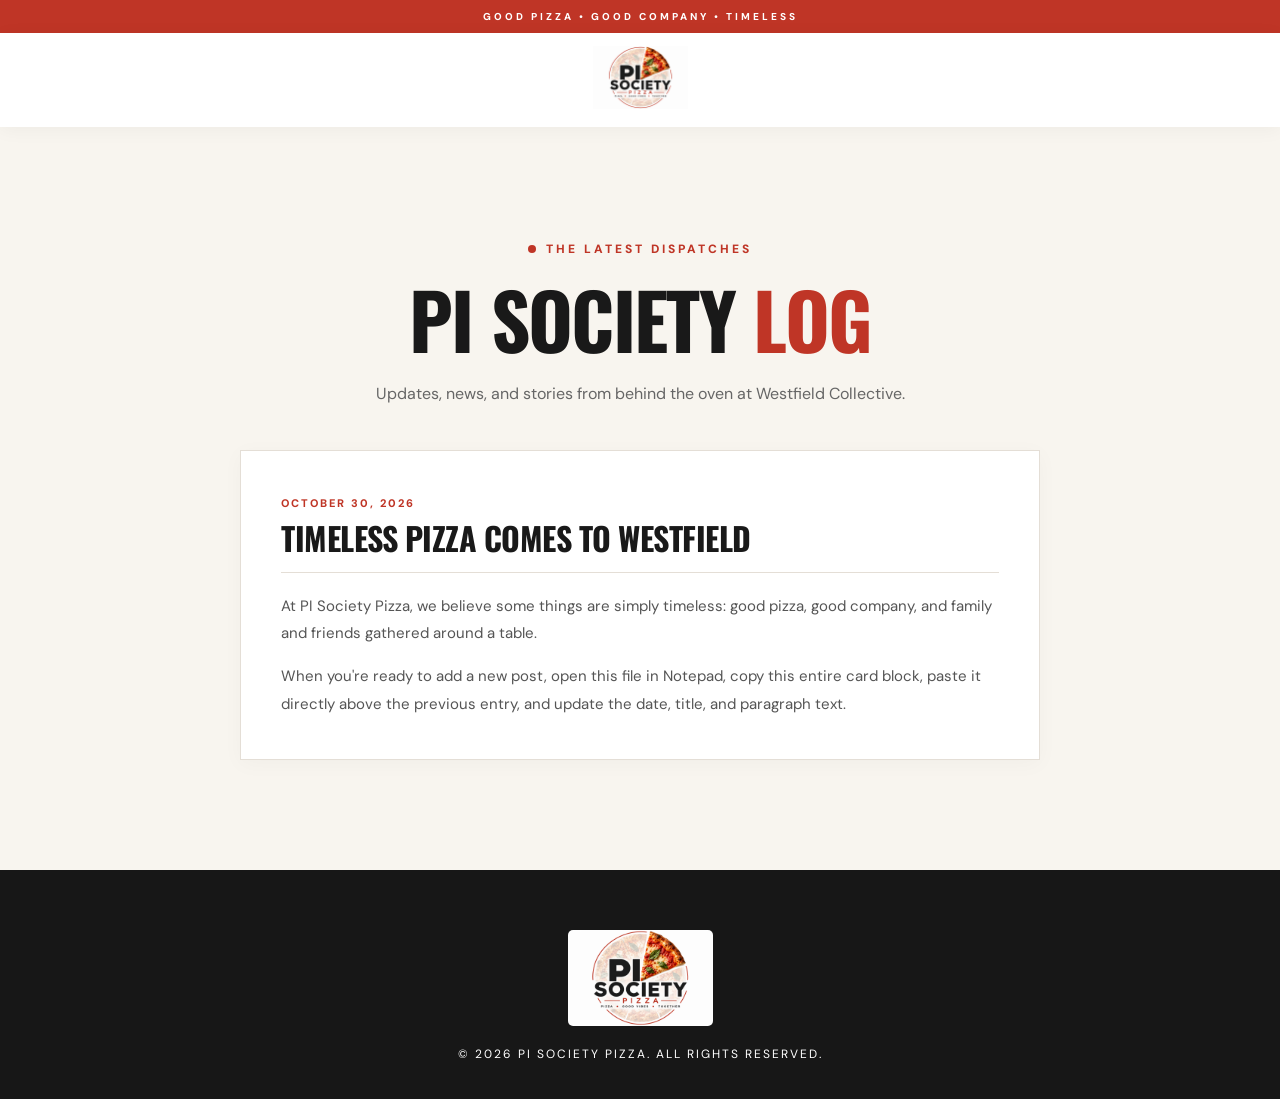
==== blog/index.html @ 7c19de66 "blog page add and minor mods" ====
<!DOCTYPE html>
<html lang="en">
<head>
    <meta charset="UTF-8">
    <meta name="viewport" content="width=device-width, initial-scale=1.0">
    <title>PI Society Pizza - Dispatches</title>
    <!-- Relative path points up to the css folder in the root directory -->
    <link rel="stylesheet" href="../css/styles.css">
    <link rel="preconnect" href="https://fonts.googleapis.com">
    <link rel="preconnect" href="https://fonts.gstatic.com" crossorigin>
    <link href="https://fonts.googleapis.com/css2?family=DM+Sans:ital,opsz,wght@0,9..40,100..1000;1,9..40,100..1000&family=Oswald:wght@200..700&display=swap" rel="stylesheet">
    <link rel="icon" type="image/png" href="../images/favicon.png">
</head>
<body>

    <div class="topbar">GOOD PIZZA • GOOD COMPANY • TIMELESS</div>

    <header class="header" style="justify-content: center;">
        <a href="../index.html" class="brand">
            <img src="../images/pi_company_logo.png" alt="PI Society Pizza Logo">
        </a>
    </header>

    <section class="section">
        <div class="intro">
            <span class="section-kicker"><span class="dot"></span>THE LATEST DISPATCHES</span>
            <h2>PI SOCIETY <em>LOG</em></h2>
            <p>Updates, news, and stories from behind the oven at Westfield Collective.</p>
        </div>

        <div style="max-width: 800px; margin: 40px auto 0; display: flex; flex-direction: column; gap: 35px;">

            <!-- ================================================== -->
            <!-- 📋 NEW POST TEMPLATE: COPY THIS ENTIRE CARD 📋 -->
            <!-- ================================================== -->
            <article style="background: #fff; border: 1px solid var(--line); padding: 40px; box-shadow: 0 4px 20px rgba(0,0,0,0.03);">
                <div style="border-bottom: 1px solid var(--line); padding-bottom: 15px; margin-bottom: 20px;">
                    <span style="font-size: 11px; font-weight: 800; color: var(--red); letter-spacing: 2px; text-transform: uppercase;">October 30, 2026</span>
                    <h3 style="font-family: Oswald, sans-serif; font-size: 32px; text-transform: uppercase; margin: 8px 0 0; line-height: 1.15; letter-spacing: -0.5px;">
                        Timeless Pizza Comes to Westfield
                    </h3>
                </div>
                <div>
                    <p style="font-size: 15px; color: #555; line-height: 1.85; margin: 0 0 15px;">
                        At PI Society Pizza, we believe some things are simply timeless: good pizza, good company, and family and friends gathered around a table.
                    </p>
                    <p style="font-size: 15px; color: #555; line-height: 1.85; margin: 0;">
                        When you're ready to add a new post, open this file in Notepad, copy this entire card block, paste it directly above the previous entry, and update the date, title, and paragraph text.
                    </p>
                </div>
            </article>
            <!-- ================================================== -->
            <!-- 📋 END OF TEMPLATE 📋 -->
            <!-- ================================================== -->

        </div>
    </section>

    <footer>
        <div class="footer-top" style="justify-content: center; text-align: center;">
            <div>
                <img src="../images/pi_company_logo.png" alt="PI Society Pizza Logo">
                <p style="margin-top: 15px;">© 2026 PI SOCIETY PIZZA. ALL RIGHTS RESERVED.</p>
            </div>
        </div>
    </footer>

</body>
</html>
---- css/styles.css ----
:root {
    --red: #bf3526;
    --black: #191919;
    --cream: #f8f5ef;
    --muted: #777;
    --line: #e4ded6;
}

* { box-sizing: border-box; }
html { scroll-behavior: smooth; }
body { margin: 0; background: var(--cream); color: var(--black); font-family: 'DM Sans', sans-serif; }
a { color: inherit; text-decoration: none; }
button { font: inherit; }

.topbar { background: var(--red); color: #fff; text-align: center; padding: 10px; font-size: 10px; font-weight: 800; letter-spacing: 3px; }
.header { height: 94px; padding: 0 5%; display: flex; align-items: center; justify-content: space-between; background: #fff; position: sticky; top: 0; z-index: 20; box-shadow: 0 3px 18px #0000000b; }
.brand img { width: 95px; height: 80px; object-fit: contain; }
.header nav { display: flex; gap: 36px; }
.header nav a, .footer-links a { font-size: 12px; font-weight: 800; letter-spacing: 1.4px; }
.header nav a:hover, .footer-links a:hover { color: var(--red); }

.header-right-actions {
    display: flex;
    align-items: center;
    gap: 20px;
}

.header-order-btn {
    padding: 11px 20px;
    font-size: 11px;
}

.btn { display: inline-flex; align-items: center; justify-content: center; gap: 35px; padding: 17px 25px; font-size: 12px; font-weight: 800; letter-spacing: 1.4px; transition: transform .2s, background .2s; cursor: pointer; }
.btn:hover { transform: translateY(-3px); }
.btn-red { background: var(--red); color: white; }
.btn-outline { border: 1px solid #ffffffa8; color: white; }
.btn-light { background: white; color: var(--black); }

.navtoggle { display: none; }

.hero { min-height: 660px; position: relative; display: flex; align-items: center; overflow: hidden; background: #18110e; color: white; }
.hero-photo { position: absolute; inset: 0; background-image: url('https://images.unsplash.com/photo-1574071318508-1cdbab80d002?auto=format&fit=crop&w=1800&q=85'); background-size: cover; background-position: center 53%; }
.hero-shade { position: absolute; inset: 0; background: linear-gradient(90deg, rgba(13,10,8,.94), rgba(13,10,8,.7) 47%, rgba(13,10,8,.12)); }
.hero-content { position: relative; z-index: 1; margin-left: 8%; max-width: 800px; padding: 65px 0; }
.eyebrow, .section-kicker { font-size: 12px; font-weight: 800; letter-spacing: 3px; color: var(--red); }
.eyebrow { color: #fff; }
.dot { display: inline-block; width: 8px; height: 8px; background: var(--red); border-radius: 50%; margin-right: 10px; }

.hero h1, h2 { font-family: Oswald, Impact, sans-serif; font-weight: 700; line-height: 1.06; letter-spacing: -1.7px; }
.hero h1 { font-size: clamp(64px, 8vw, 125px); margin: 25px 0; }
.hero h1 em, h2 em { color: var(--red); font-style: normal; }
.hero p { max-width: 515px; line-height: 1.8; color: #e6e1dc; font-size: 16px; }
.hero-actions { display: flex; gap: 14px; margin-top: 30px; }
.hero-vertical { position: absolute; right: 26px; bottom: 90px; writing-mode: vertical-rl; letter-spacing: 3px; font-size: 10px; font-weight: 800; }

.ticker { background: var(--red); color: #fff; overflow: hidden; padding: 20px 0; white-space: nowrap; font-family: Oswald, sans-serif; font-weight: 600; font-size: 19px; letter-spacing: 3px; width: 100%; }
.ticker div { display: flex; width: max-content; min-width: 200%; animation: marquee 45s linear infinite; }
.ticker span { margin: 0 34px; flex-shrink: 0; }
@keyframes marquee { to { transform: translateX(-50%); } }

.section { padding: 110px 8%; }
.intro { text-align: center; max-width: 1000px; margin: auto; }
.intro h2, .section-head h2, .story h2, .order h2, .statement h2 { font-size: clamp(48px, 6vw, 86px); margin: 20px 0; }
.intro p { max-width: 660px; margin: 0 auto 28px; line-height: 1.9; color: #666; }
.text-link { font-size: 12px; font-weight: 800; letter-spacing: 2px; border-bottom: 2px solid var(--red); padding-bottom: 7px; }

.menu { background: #fff; }
.section-head { display: flex; justify-content: space-between; align-items: end; gap: 40px; }
.section-head p { max-width: 330px; color: #666; line-height: 1.8; }
.tabs { display: flex; gap: 10px; flex-wrap: wrap; margin: 35px 0 40px; }
.tab { border: 1px solid var(--line); background: transparent; padding: 13px 24px; cursor: pointer; font-size: 12px; font-weight: 800; letter-spacing: 1px; }
.tab.active, .tab:hover { background: var(--red); border-color: var(--red); color: #fff; }

.menu-grid { display: grid; grid-template-columns: repeat(2, minmax(0, 1fr)); gap: 0 50px; }
.menu-item { border-top: 1px solid var(--line); padding: 28px 0 30px; position: relative; }
.menu-number { font-size: 11px; font-weight: 800; color: var(--red); letter-spacing: 1px; }
.item-heading { display: flex; justify-content: space-between; align-items: start; gap: 20px; margin: 8px 0; }
.item-heading h3 { font-family: Oswald, sans-serif; font-size: 24px; text-transform: uppercase; margin: 0; line-height: 1.3; }
.item-heading strong { font-size: 17px; color: var(--red); white-space: nowrap; }
.menu-item p { font-size: 14px; color: #666; line-height: 1.7; margin: 10px 0 0; }
.menu-note { margin-top: 25px; font-size: 11px; color: #777; line-height: 1.9; letter-spacing: .6px; }

.statement { background: #171717; color: #fff; text-align: center; padding: 80px 20px; position: relative; overflow: hidden; }
.statement > span { position: absolute; font-size: 360px; font-weight: 800; opacity: .05; top: -180px; left: 50%; transform: translateX(-50%); }
.statement h2 { position: relative; }
.statement p { color: #c5c5c5; position: relative; }

.story { display: grid; grid-template-columns: 1fr 1fr; gap: 8%; align-items: center; }
.story-visual { min-height: 540px; background: #fff; display: flex; align-items: center; justify-content: center; position: relative; border: 1px solid var(--line); }
.story-visual img { width: 90%; max-width: 500px; }
.story-stamp { position: absolute; bottom: 25px; left: 25px; font-family: Oswald, sans-serif; font-size: 13px; letter-spacing: 2px; color: var(--red); }
.story-stamp span { margin: 0 12px; }
.story-copy p { color: #626262; line-height: 1.85; font-size: 15px; }
.story-copy strong { display: block; color: var(--red); font-size: 12px; letter-spacing: 1.6px; margin-top: 24px; }

.order { background: var(--red); color: white; position: relative; overflow: hidden; }
.order-inner { position: relative; z-index: 1; max-width: 850px; }
.order .section-kicker { color: #ffe0d9; }
.order h2 em { color: #171717; }
.order p { max-width: 580px; line-height: 1.8; color: #fff0eb; }
.order-actions { display: flex; align-items: center; gap: 22px; flex-wrap: wrap; margin-top: 35px; }
.order-actions span { font-size: 11px; letter-spacing: 1.5px; font-weight: 800; }
.order-pi { position: absolute; right: 2%; bottom: -180px; font-size: 650px; line-height: 1; color: #ffffff14; font-weight: 800; }

/* --- Order Redirect Modal Styles --- */
.order-modal-overlay {
    position: fixed;
    inset: 0;
    background: rgba(0, 0, 0, 0.75);
    z-index: 1000;
    display: flex;
    align-items: center;
    justify-content: center;
    padding: 20px;
    backdrop-filter: blur(4px);
    animation: fadeIn 0.2s ease-out;
}

.order-modal-content {
    background: #fff;
    color: #191919;
    padding: 40px 30px;
    max-width: 480px;
    width: 100%;
    text-align: center;
    border-radius: 4px;
    box-shadow: 0 20px 40px rgba(0,0,0,0.3);
    position: relative;
}

.order-modal-badge {
    display: inline-block;
    font-size: 10px;
    font-weight: 800;
    letter-spacing: 2px;
    color: var(--red);
    background: #fdf2f1;
    padding: 6px 12px;
    margin-bottom: 15px;
    border-radius: 2px;
}

.order-modal-content h3 {
    font-family: 'Oswald', sans-serif;
    font-size: 26px;
    margin: 0 0 15px 0;
    letter-spacing: -0.5px;
}

.order-modal-content p {
    font-size: 15px;
    color: #666;
    line-height: 1.6;
    margin-bottom: 30px;
}

.order-modal-actions {
    display: flex;
    gap: 12px;
}

.order-modal-actions .btn {
    padding: 14px 20px;
    font-size: 11px;
    text-align: center;
    justify-content: center;
}

@keyframes fadeIn {
    from { opacity: 0; transform: scale(0.95); }
    to { opacity: 1; transform: scale(1); }
}

footer { background: #171717; color: #fff; padding: 60px 8% 25px; }
.footer-top { display: flex; justify-content: space-between; align-items: center; gap: 35px; }
.footer-top img { width: 145px; background: white; border-radius: 5px; }
.footer-top p { font-size: 12px; letter-spacing: 2px; }
.footer-links { display: flex; gap: 30px; flex-wrap: wrap; }
.footer-bottom { display: flex; justify-content: space-between; gap: 20px; flex-wrap: wrap; border-top: 1px solid #3a3a3a; padding-top: 25px; margin-top: 50px; color: #999; font-size: 10px; letter-spacing: 1px; }

@media(max-width: 800px) {
    .header { height: 78px; padding: 0 5%; }
    .brand img { height: 65px; width: 75px; }
    .navtoggle { display: block; background: none; border: 0; font-size: 26px; cursor: pointer; color: var(--black); }
    .header nav { display: none; position: absolute; top: 78px; left: 0; right: 0; background: white; flex-direction: column; padding: 25px 7%; box-shadow: 0 12px 15px #0002; }
    .header nav.open { display: flex; }
    .hero { min-height: 600px; }
    .hero-content { margin: 0 6%; padding: 75px 0; }
    .hero h1 { font-size: clamp(56px, 12vw, 90px); }
    .hero-shade { background: linear-gradient(90deg, #0d0a08e8, #0d0a08a3); }
    .hero-vertical { display: none; }
    .section { padding: 75px 6%; }
    .section-head { display: block; }
    .menu-grid { grid-template-columns: 1fr; }
    .story { grid-template-columns: 1fr; }
    .story-visual { min-height: 350px; }
    .story-visual img { max-width: 360px; }
    .footer-top { align-items: start; flex-direction: column; }
}

@media(max-width: 480px) {
    .topbar { font-size: 9px; letter-spacing: 1.5px; }
    .hero h1 { font-size: 56px; }
    .hero-actions { flex-wrap: wrap; }
    .hero-actions .btn { width: 100%; }
    .hero p { font-size: 14px; }
    .item-heading h3 { font-size: 21px; }
    .item-heading strong { font-size: 15px; }
    .tabs { gap: 7px; }
    .tab { padding: 11px 13px; font-size: 10px; }
    .order-pi { font-size: 350px; bottom: -90px; }
    .footer-links { gap: 18px; }
    .header-order-btn { padding: 9px 14px; font-size: 10px; }
}

.sibling-concepts {
    display: flex;
    align-items: center;
    justify-content: center;
    gap: 15px;
    padding: 10px;
    flex-wrap: wrap;
    font-family: inherit;
}

.concepts-label {
    font-weight: bold;
    color: #333; /* Adjust to match the specific site's text color */
}

.concept-link {
    text-decoration: none;
    color: #d9534f; /* Adjust to match the specific site's accent color */
    font-weight: 600;
    transition: color 0.3s ease;
}

.concept-link:hover {
    color: #000;
    text-decoration: underline;
}

/* Mobile responsive adjustment */
@media (max-width: 768px) {
    .sibling-concepts {
        flex-direction: column;
        gap: 10px;
    }
}
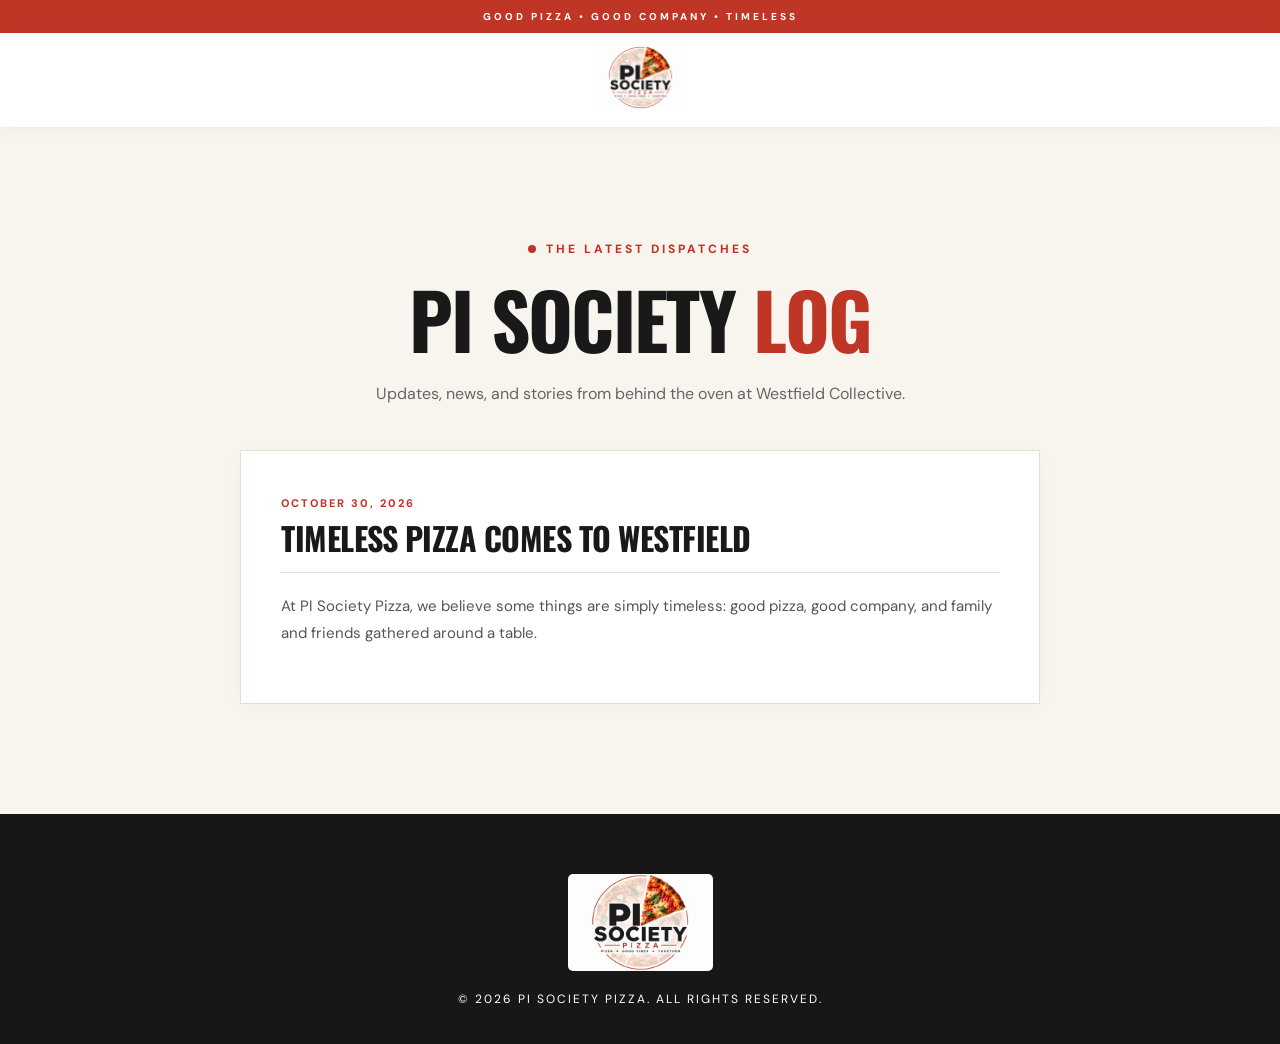
==== commit e1a81de3: "blog cleanup" ====
--- a/blog/index.html
+++ b/blog/index.html
@@ -44,9 +44,6 @@
                     <p style="font-size: 15px; color: #555; line-height: 1.85; margin: 0 0 15px;">
                         At PI Society Pizza, we believe some things are simply timeless: good pizza, good company, and family and friends gathered around a table.
                     </p>
-                    <p style="font-size: 15px; color: #555; line-height: 1.85; margin: 0;">
-                        When you're ready to add a new post, open this file in Notepad, copy this entire card block, paste it directly above the previous entry, and update the date, title, and paragraph text.
-                    </p>
                 </div>
             </article>
             <!-- ================================================== -->
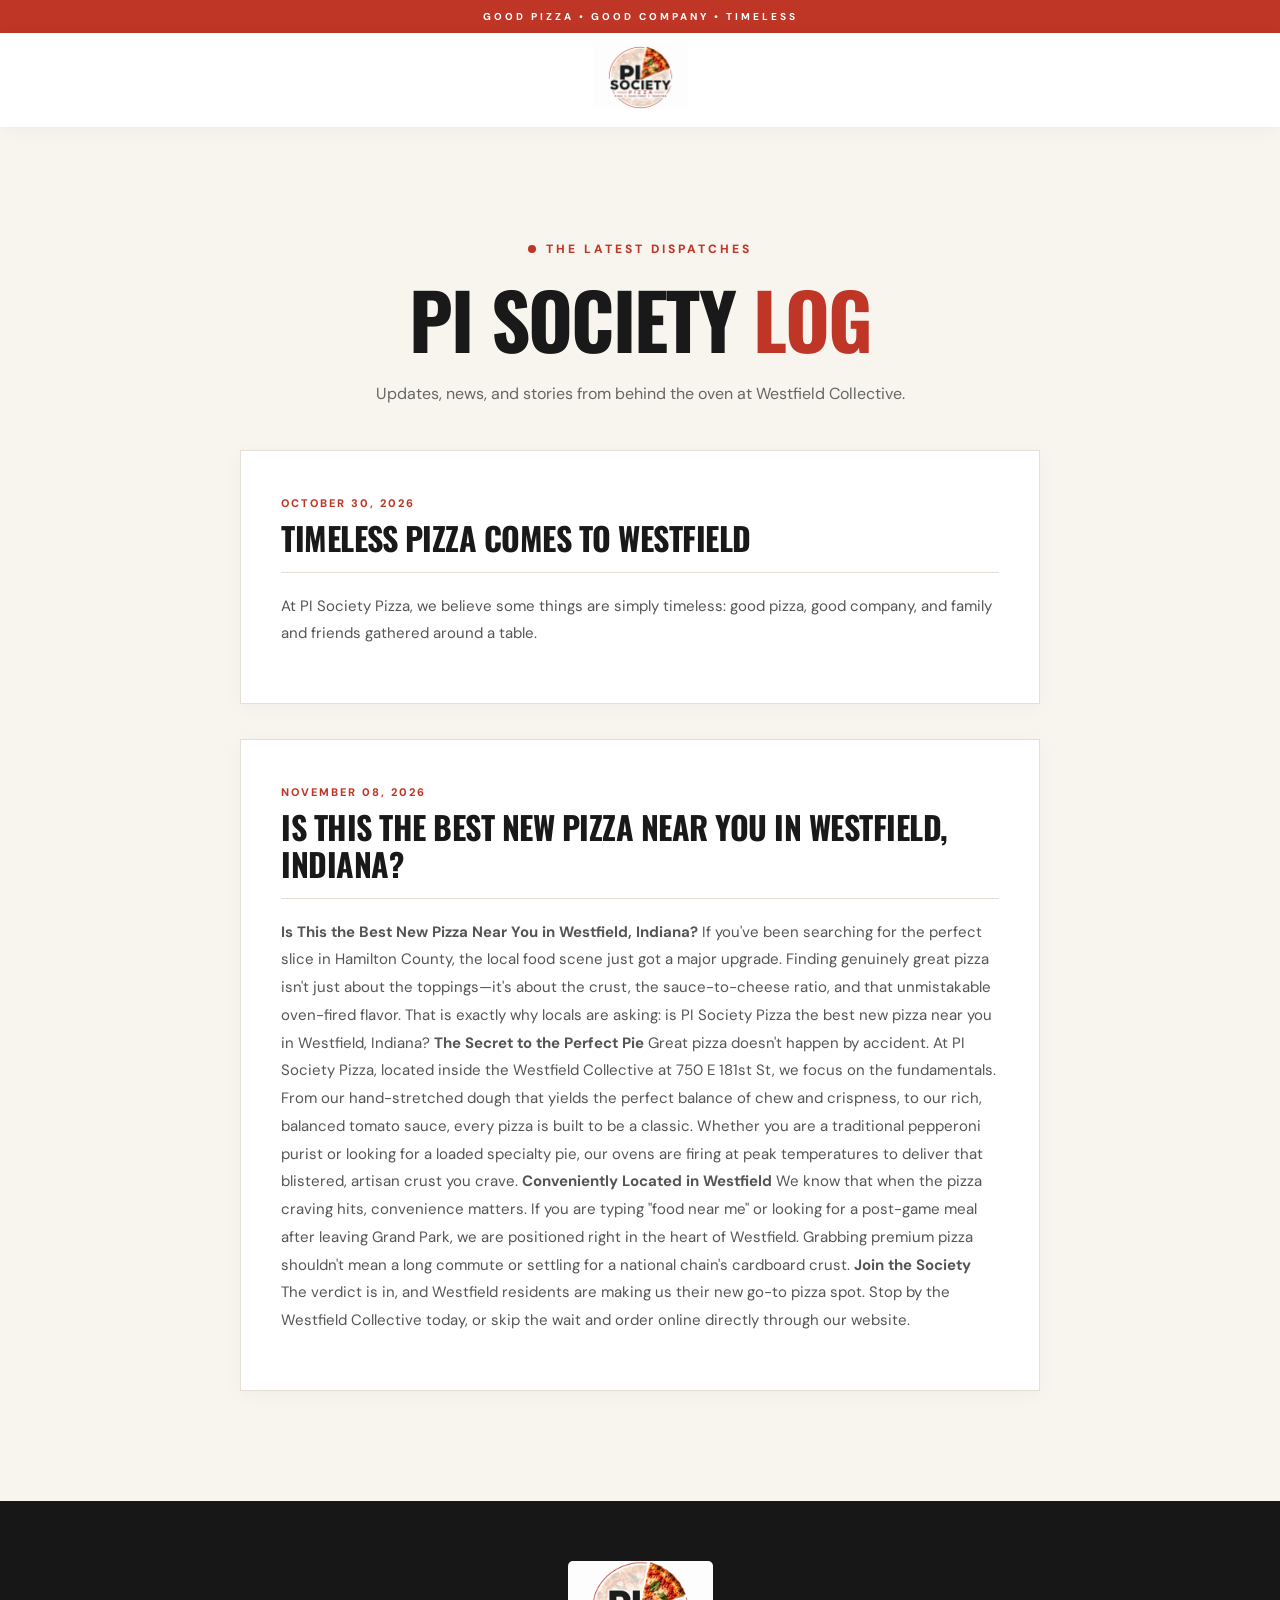
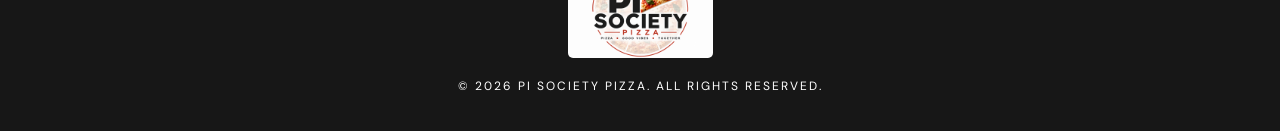
==== commit 8ec51530: "blog update" ====
--- a/blog/index.html
+++ b/blog/index.html
@@ -50,6 +50,36 @@
             <!-- 📋 END OF TEMPLATE 📋 -->
             <!-- ================================================== -->
 
+                       <!-- ================================================== -->
+            <!-- 📋 NEW POST TEMPLATE: COPY THIS ENTIRE CARD 📋 -->
+            <!-- ================================================== -->
+            <article style="background: #fff; border: 1px solid var(--line); padding: 40px; box-shadow: 0 4px 20px rgba(0,0,0,0.03);">
+                <div style="border-bottom: 1px solid var(--line); padding-bottom: 15px; margin-bottom: 20px;">
+                    <span style="font-size: 11px; font-weight: 800; color: var(--red); letter-spacing: 2px; text-transform: uppercase;">November 08, 2026</span>
+                    <h3 style="font-family: Oswald, sans-serif; font-size: 32px; text-transform: uppercase; margin: 8px 0 0; line-height: 1.15; letter-spacing: -0.5px;">
+                        Is This the Best New Pizza Near You in Westfield, Indiana?
+                    </h3>
+                </div>
+                <div>
+                    <p style="font-size: 15px; color: #555; line-height: 1.85; margin: 0 0 15px;">
+                        <b>Is This the Best New Pizza Near You in Westfield, Indiana?</b>
+                        If you've been searching for the perfect slice in Hamilton County, the local food scene just got a major upgrade. Finding genuinely great pizza isn't just about the toppings—it's about the crust, the sauce-to-cheese ratio, and that unmistakable oven-fired flavor. That is exactly why locals are asking: is PI Society Pizza the best new pizza near you in Westfield, Indiana?
+
+                        <b>The Secret to the Perfect Pie</b>
+                        Great pizza doesn't happen by accident. At PI Society Pizza, located inside the Westfield Collective at 750 E 181st St, we focus on the fundamentals. From our hand-stretched dough that yields the perfect balance of chew and crispness, to our rich, balanced tomato sauce, every pizza is built to be a classic. Whether you are a traditional pepperoni purist or looking for a loaded specialty pie, our ovens are firing at peak temperatures to deliver that blistered, artisan crust you crave.
+
+                        <b>Conveniently Located in Westfield</b>
+                        We know that when the pizza craving hits, convenience matters. If you are typing "food near me" or looking for a post-game meal after leaving Grand Park, we are positioned right in the heart of Westfield. Grabbing premium pizza shouldn't mean a long commute or settling for a national chain's cardboard crust.
+
+                        <b>Join the Society</b>    
+                        The verdict is in, and Westfield residents are making us their new go-to pizza spot. Stop by the Westfield Collective today, or skip the wait and order online directly through our website.
+                    </p>
+                </div>
+            </article>
+            <!-- ================================================== -->
+            <!-- 📋 END OF TEMPLATE 📋 -->
+            <!-- ================================================== -->
+
         </div>
     </section>
 
--- a/css/styles.css
+++ b/css/styles.css
@@ -246,4 +246,28 @@
         flex-direction: column;
         gap: 10px;
     }
+}
+
+.modal-overlay {
+    position: fixed;
+    top: 0;
+    left: 0;
+    width: 100vw;
+    height: 100vh;
+    background: rgba(0, 0, 0, 0.7);
+    z-index: 9999;
+    display: none; /* Hide by default */
+    justify-content: center;
+    align-items: center;
+}
+
+.modal-box {
+    background-color: #ffffff;
+    padding: 40px;
+    max-width: 500px;
+    width: 90%;
+    text-align: center;
+    border-radius: 8px;
+    box-shadow: 0 4px 20px rgba(0,0,0,0.5);
+    color: #191919;
 }
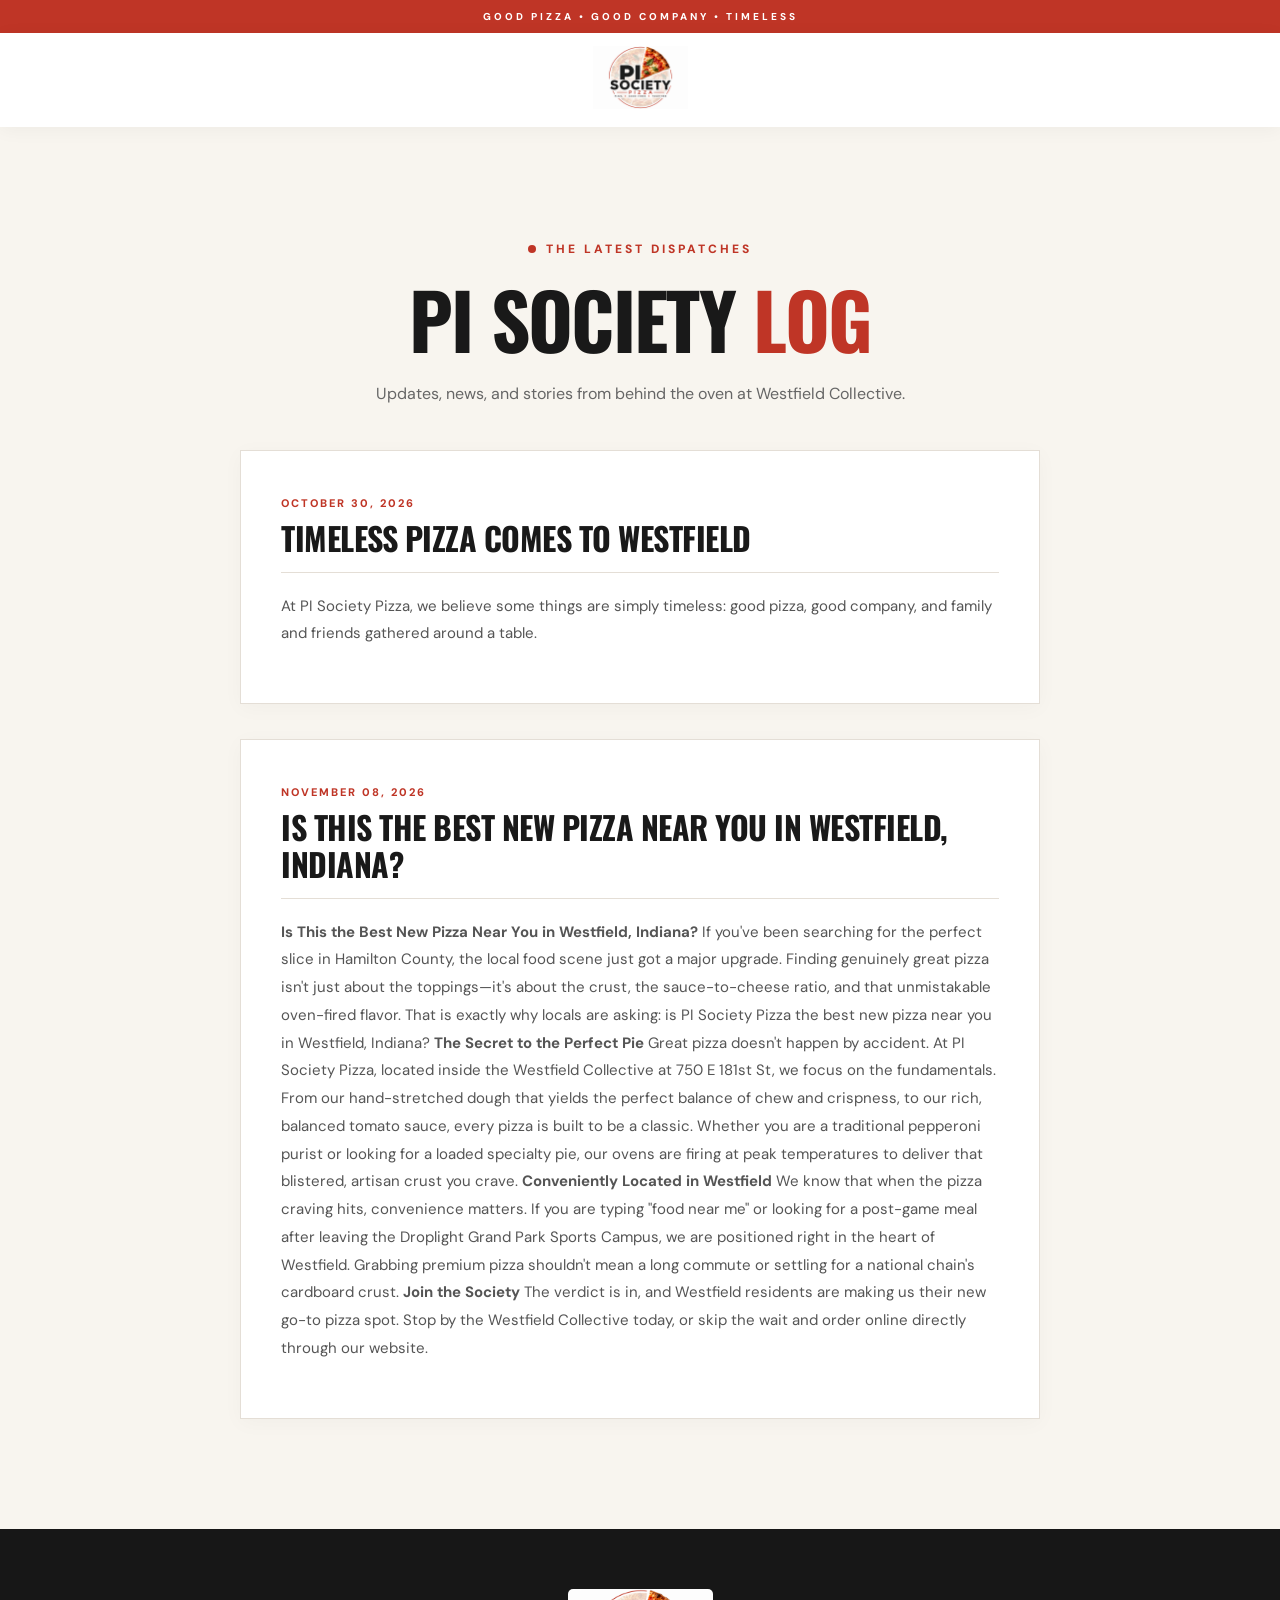
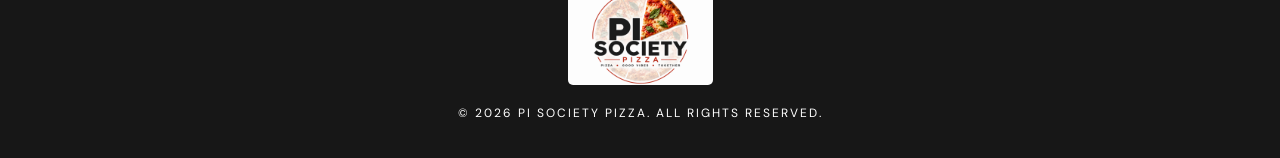
==== commit d91fee4a: "blog update" ====
--- a/blog/index.html
+++ b/blog/index.html
@@ -69,7 +69,7 @@
                         Great pizza doesn't happen by accident. At PI Society Pizza, located inside the Westfield Collective at 750 E 181st St, we focus on the fundamentals. From our hand-stretched dough that yields the perfect balance of chew and crispness, to our rich, balanced tomato sauce, every pizza is built to be a classic. Whether you are a traditional pepperoni purist or looking for a loaded specialty pie, our ovens are firing at peak temperatures to deliver that blistered, artisan crust you crave.
 
                         <b>Conveniently Located in Westfield</b>
-                        We know that when the pizza craving hits, convenience matters. If you are typing "food near me" or looking for a post-game meal after leaving Grand Park, we are positioned right in the heart of Westfield. Grabbing premium pizza shouldn't mean a long commute or settling for a national chain's cardboard crust.
+                        We know that when the pizza craving hits, convenience matters. If you are typing "food near me" or looking for a post-game meal after leaving the Droplight Grand Park Sports Campus, we are positioned right in the heart of Westfield. Grabbing premium pizza shouldn't mean a long commute or settling for a national chain's cardboard crust.
 
                         <b>Join the Society</b>    
                         The verdict is in, and Westfield residents are making us their new go-to pizza spot. Stop by the Westfield Collective today, or skip the wait and order online directly through our website.
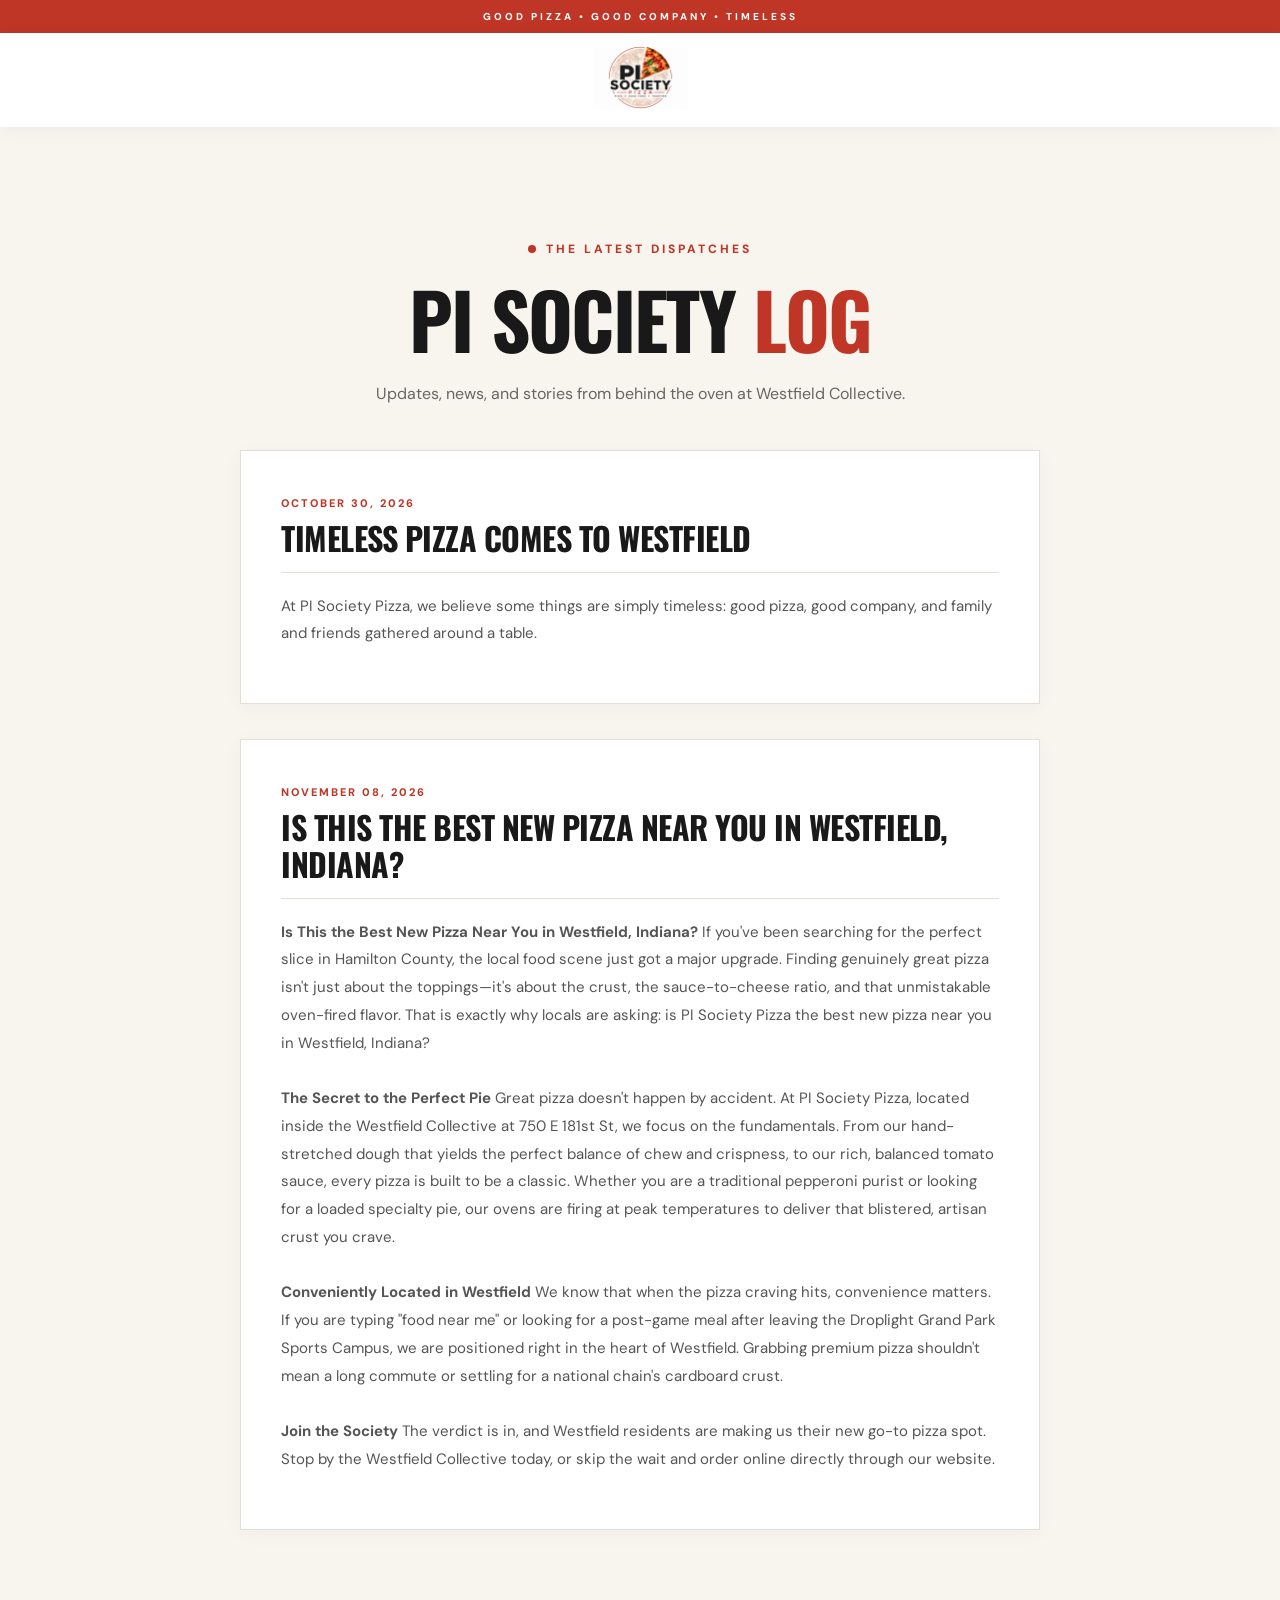
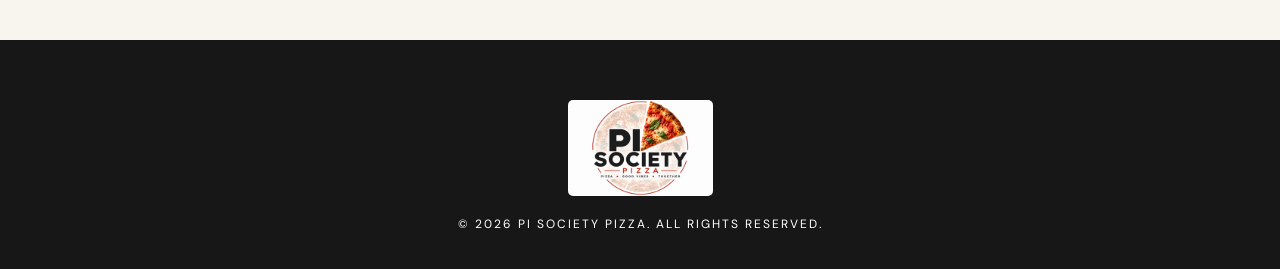
==== commit 91d52e2f: "blog update" ====
--- a/blog/index.html
+++ b/blog/index.html
@@ -63,13 +63,13 @@
                 <div>
                     <p style="font-size: 15px; color: #555; line-height: 1.85; margin: 0 0 15px;">
                         <b>Is This the Best New Pizza Near You in Westfield, Indiana?</b>
-                        If you've been searching for the perfect slice in Hamilton County, the local food scene just got a major upgrade. Finding genuinely great pizza isn't just about the toppings—it's about the crust, the sauce-to-cheese ratio, and that unmistakable oven-fired flavor. That is exactly why locals are asking: is PI Society Pizza the best new pizza near you in Westfield, Indiana?
+                        If you've been searching for the perfect slice in Hamilton County, the local food scene just got a major upgrade. Finding genuinely great pizza isn't just about the toppings—it's about the crust, the sauce-to-cheese ratio, and that unmistakable oven-fired flavor. That is exactly why locals are asking: is PI Society Pizza the best new pizza near you in Westfield, Indiana?<br><br>
 
                         <b>The Secret to the Perfect Pie</b>
-                        Great pizza doesn't happen by accident. At PI Society Pizza, located inside the Westfield Collective at 750 E 181st St, we focus on the fundamentals. From our hand-stretched dough that yields the perfect balance of chew and crispness, to our rich, balanced tomato sauce, every pizza is built to be a classic. Whether you are a traditional pepperoni purist or looking for a loaded specialty pie, our ovens are firing at peak temperatures to deliver that blistered, artisan crust you crave.
+                        Great pizza doesn't happen by accident. At PI Society Pizza, located inside the Westfield Collective at 750 E 181st St, we focus on the fundamentals. From our hand-stretched dough that yields the perfect balance of chew and crispness, to our rich, balanced tomato sauce, every pizza is built to be a classic. Whether you are a traditional pepperoni purist or looking for a loaded specialty pie, our ovens are firing at peak temperatures to deliver that blistered, artisan crust you crave.<br><br>
 
                         <b>Conveniently Located in Westfield</b>
-                        We know that when the pizza craving hits, convenience matters. If you are typing "food near me" or looking for a post-game meal after leaving the Droplight Grand Park Sports Campus, we are positioned right in the heart of Westfield. Grabbing premium pizza shouldn't mean a long commute or settling for a national chain's cardboard crust.
+                        We know that when the pizza craving hits, convenience matters. If you are typing "food near me" or looking for a post-game meal after leaving the Droplight Grand Park Sports Campus, we are positioned right in the heart of Westfield. Grabbing premium pizza shouldn't mean a long commute or settling for a national chain's cardboard crust.<br><br>
 
                         <b>Join the Society</b>    
                         The verdict is in, and Westfield residents are making us their new go-to pizza spot. Stop by the Westfield Collective today, or skip the wait and order online directly through our website.
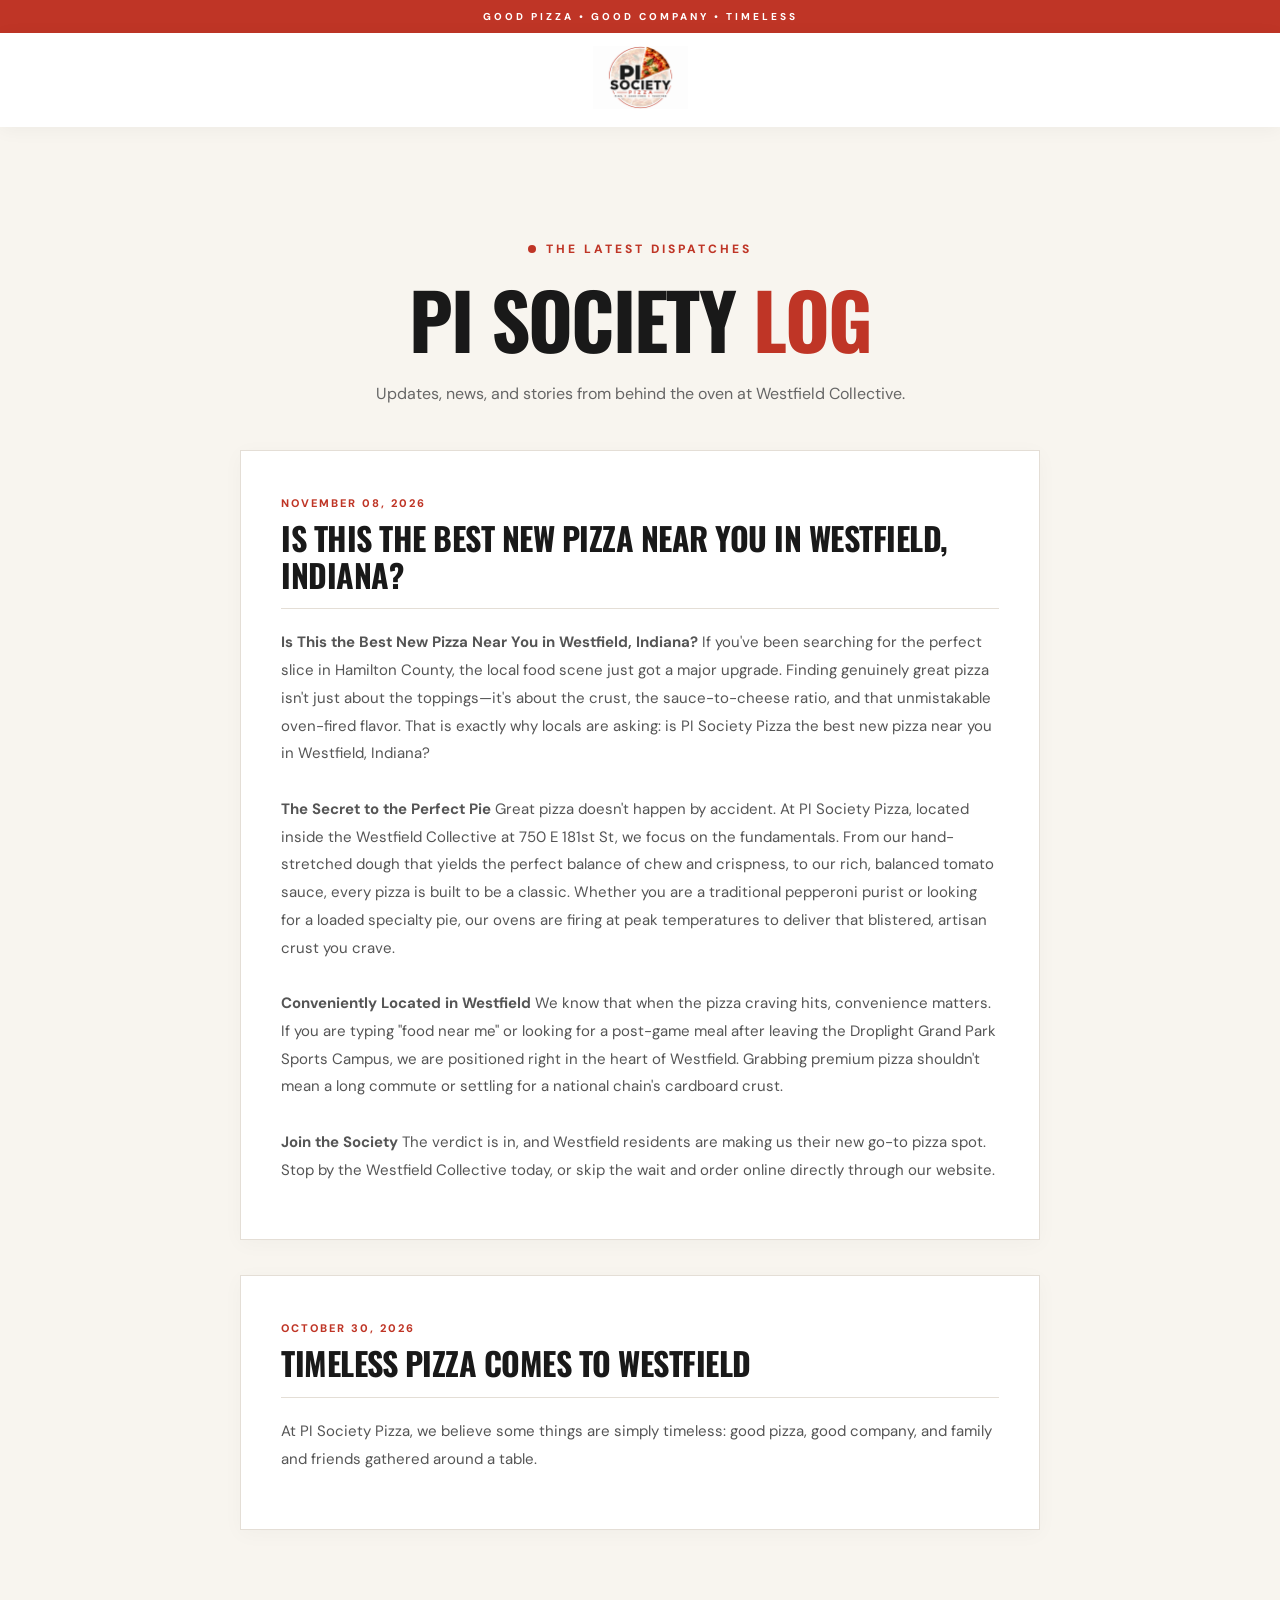
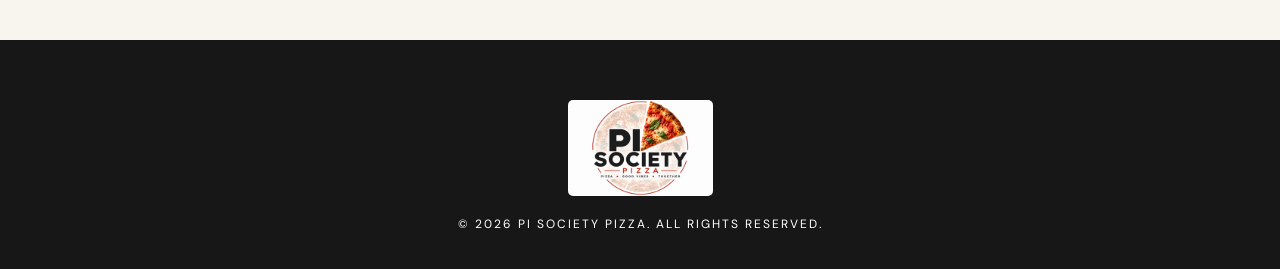
==== commit 6522436d: "blog update reorder" ====
--- a/blog/index.html
+++ b/blog/index.html
@@ -30,23 +30,7 @@
 
         <div style="max-width: 800px; margin: 40px auto 0; display: flex; flex-direction: column; gap: 35px;">
 
-            <!-- ================================================== -->
-            <!-- 📋 NEW POST TEMPLATE: COPY THIS ENTIRE CARD 📋 -->
-            <!-- ================================================== -->
-            <article style="background: #fff; border: 1px solid var(--line); padding: 40px; box-shadow: 0 4px 20px rgba(0,0,0,0.03);">
-                <div style="border-bottom: 1px solid var(--line); padding-bottom: 15px; margin-bottom: 20px;">
-                    <span style="font-size: 11px; font-weight: 800; color: var(--red); letter-spacing: 2px; text-transform: uppercase;">October 30, 2026</span>
-                    <h3 style="font-family: Oswald, sans-serif; font-size: 32px; text-transform: uppercase; margin: 8px 0 0; line-height: 1.15; letter-spacing: -0.5px;">
-                        Timeless Pizza Comes to Westfield
-                    </h3>
-                </div>
-                <div>
-                    <p style="font-size: 15px; color: #555; line-height: 1.85; margin: 0 0 15px;">
-                        At PI Society Pizza, we believe some things are simply timeless: good pizza, good company, and family and friends gathered around a table.
-                    </p>
-                </div>
-            </article>
-            <!-- ================================================== -->
+                        <!-- ================================================== -->
             <!-- 📋 END OF TEMPLATE 📋 -->
             <!-- ================================================== -->
 
@@ -79,7 +63,23 @@
             <!-- ================================================== -->
             <!-- 📋 END OF TEMPLATE 📋 -->
             <!-- ================================================== -->
-
+             
+            <!-- ================================================== -->
+            <!-- 📋 NEW POST TEMPLATE: COPY THIS ENTIRE CARD 📋 -->
+            <!-- ================================================== -->
+            <article style="background: #fff; border: 1px solid var(--line); padding: 40px; box-shadow: 0 4px 20px rgba(0,0,0,0.03);">
+                <div style="border-bottom: 1px solid var(--line); padding-bottom: 15px; margin-bottom: 20px;">
+                    <span style="font-size: 11px; font-weight: 800; color: var(--red); letter-spacing: 2px; text-transform: uppercase;">October 30, 2026</span>
+                    <h3 style="font-family: Oswald, sans-serif; font-size: 32px; text-transform: uppercase; margin: 8px 0 0; line-height: 1.15; letter-spacing: -0.5px;">
+                        Timeless Pizza Comes to Westfield
+                    </h3>
+                </div>
+                <div>
+                    <p style="font-size: 15px; color: #555; line-height: 1.85; margin: 0 0 15px;">
+                        At PI Society Pizza, we believe some things are simply timeless: good pizza, good company, and family and friends gathered around a table.
+                    </p>
+                </div>
+            </article>
         </div>
     </section>
 
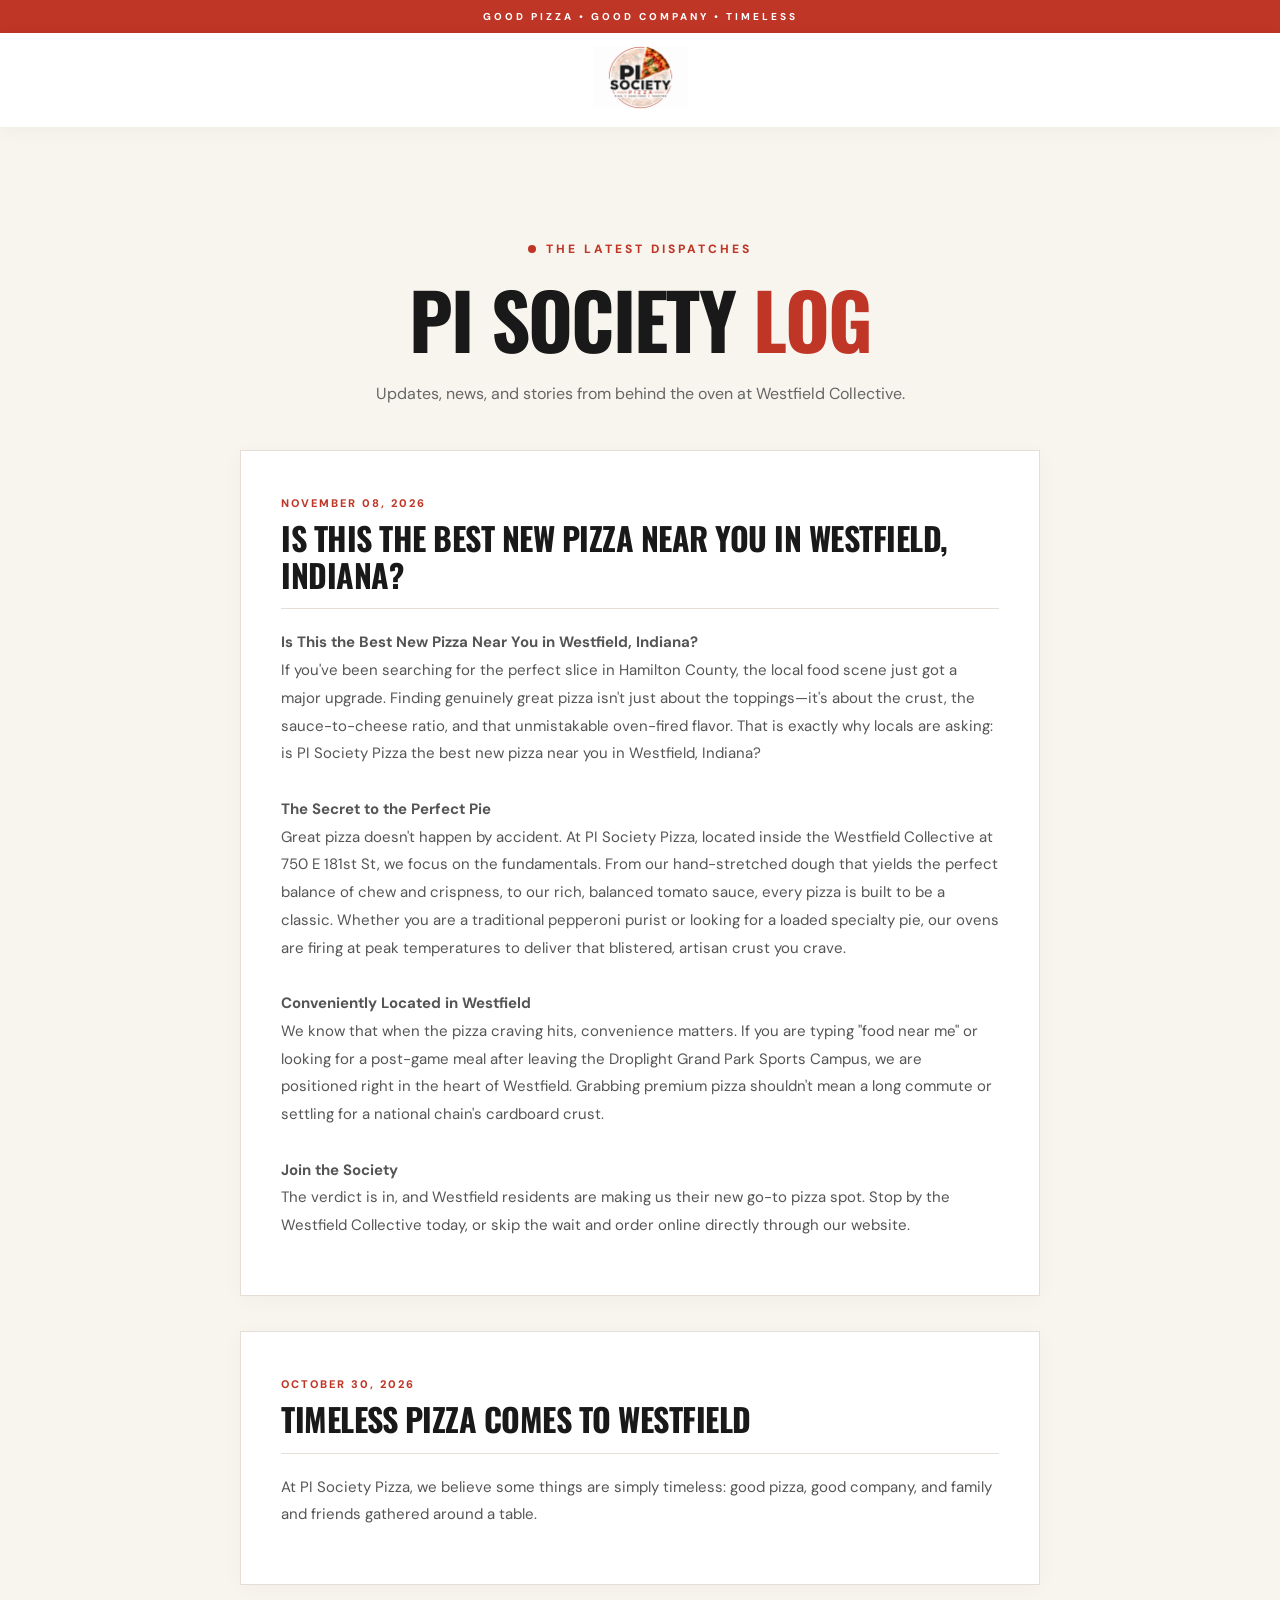
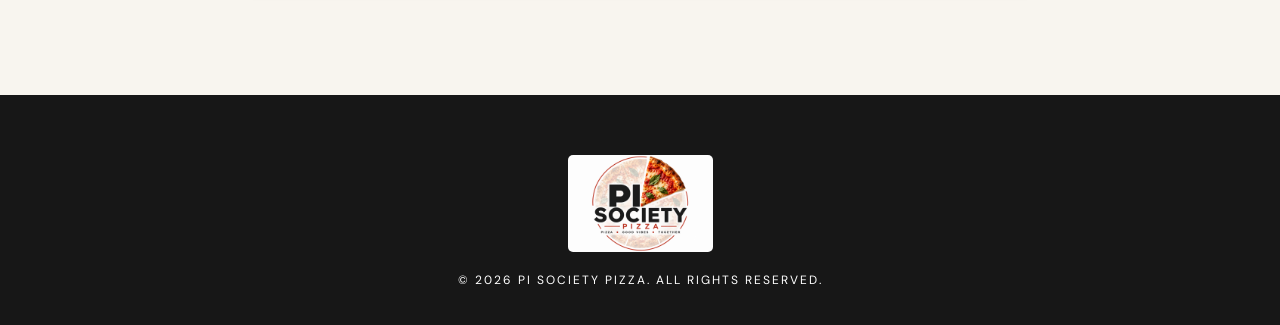
==== commit f3e8594e: "blog update" ====
--- a/blog/index.html
+++ b/blog/index.html
@@ -46,16 +46,16 @@
                 </div>
                 <div>
                     <p style="font-size: 15px; color: #555; line-height: 1.85; margin: 0 0 15px;">
-                        <b>Is This the Best New Pizza Near You in Westfield, Indiana?</b>
+                        <b>Is This the Best New Pizza Near You in Westfield, Indiana?</b><br>
                         If you've been searching for the perfect slice in Hamilton County, the local food scene just got a major upgrade. Finding genuinely great pizza isn't just about the toppings—it's about the crust, the sauce-to-cheese ratio, and that unmistakable oven-fired flavor. That is exactly why locals are asking: is PI Society Pizza the best new pizza near you in Westfield, Indiana?<br><br>
 
-                        <b>The Secret to the Perfect Pie</b>
+                        <b>The Secret to the Perfect Pie</b><br>
                         Great pizza doesn't happen by accident. At PI Society Pizza, located inside the Westfield Collective at 750 E 181st St, we focus on the fundamentals. From our hand-stretched dough that yields the perfect balance of chew and crispness, to our rich, balanced tomato sauce, every pizza is built to be a classic. Whether you are a traditional pepperoni purist or looking for a loaded specialty pie, our ovens are firing at peak temperatures to deliver that blistered, artisan crust you crave.<br><br>
 
-                        <b>Conveniently Located in Westfield</b>
+                        <b>Conveniently Located in Westfield</b><br>
                         We know that when the pizza craving hits, convenience matters. If you are typing "food near me" or looking for a post-game meal after leaving the Droplight Grand Park Sports Campus, we are positioned right in the heart of Westfield. Grabbing premium pizza shouldn't mean a long commute or settling for a national chain's cardboard crust.<br><br>
 
-                        <b>Join the Society</b>    
+                        <b>Join the Society</b><br>
                         The verdict is in, and Westfield residents are making us their new go-to pizza spot. Stop by the Westfield Collective today, or skip the wait and order online directly through our website.
                     </p>
                 </div>
@@ -63,7 +63,7 @@
             <!-- ================================================== -->
             <!-- 📋 END OF TEMPLATE 📋 -->
             <!-- ================================================== -->
-             
+
             <!-- ================================================== -->
             <!-- 📋 NEW POST TEMPLATE: COPY THIS ENTIRE CARD 📋 -->
             <!-- ================================================== -->
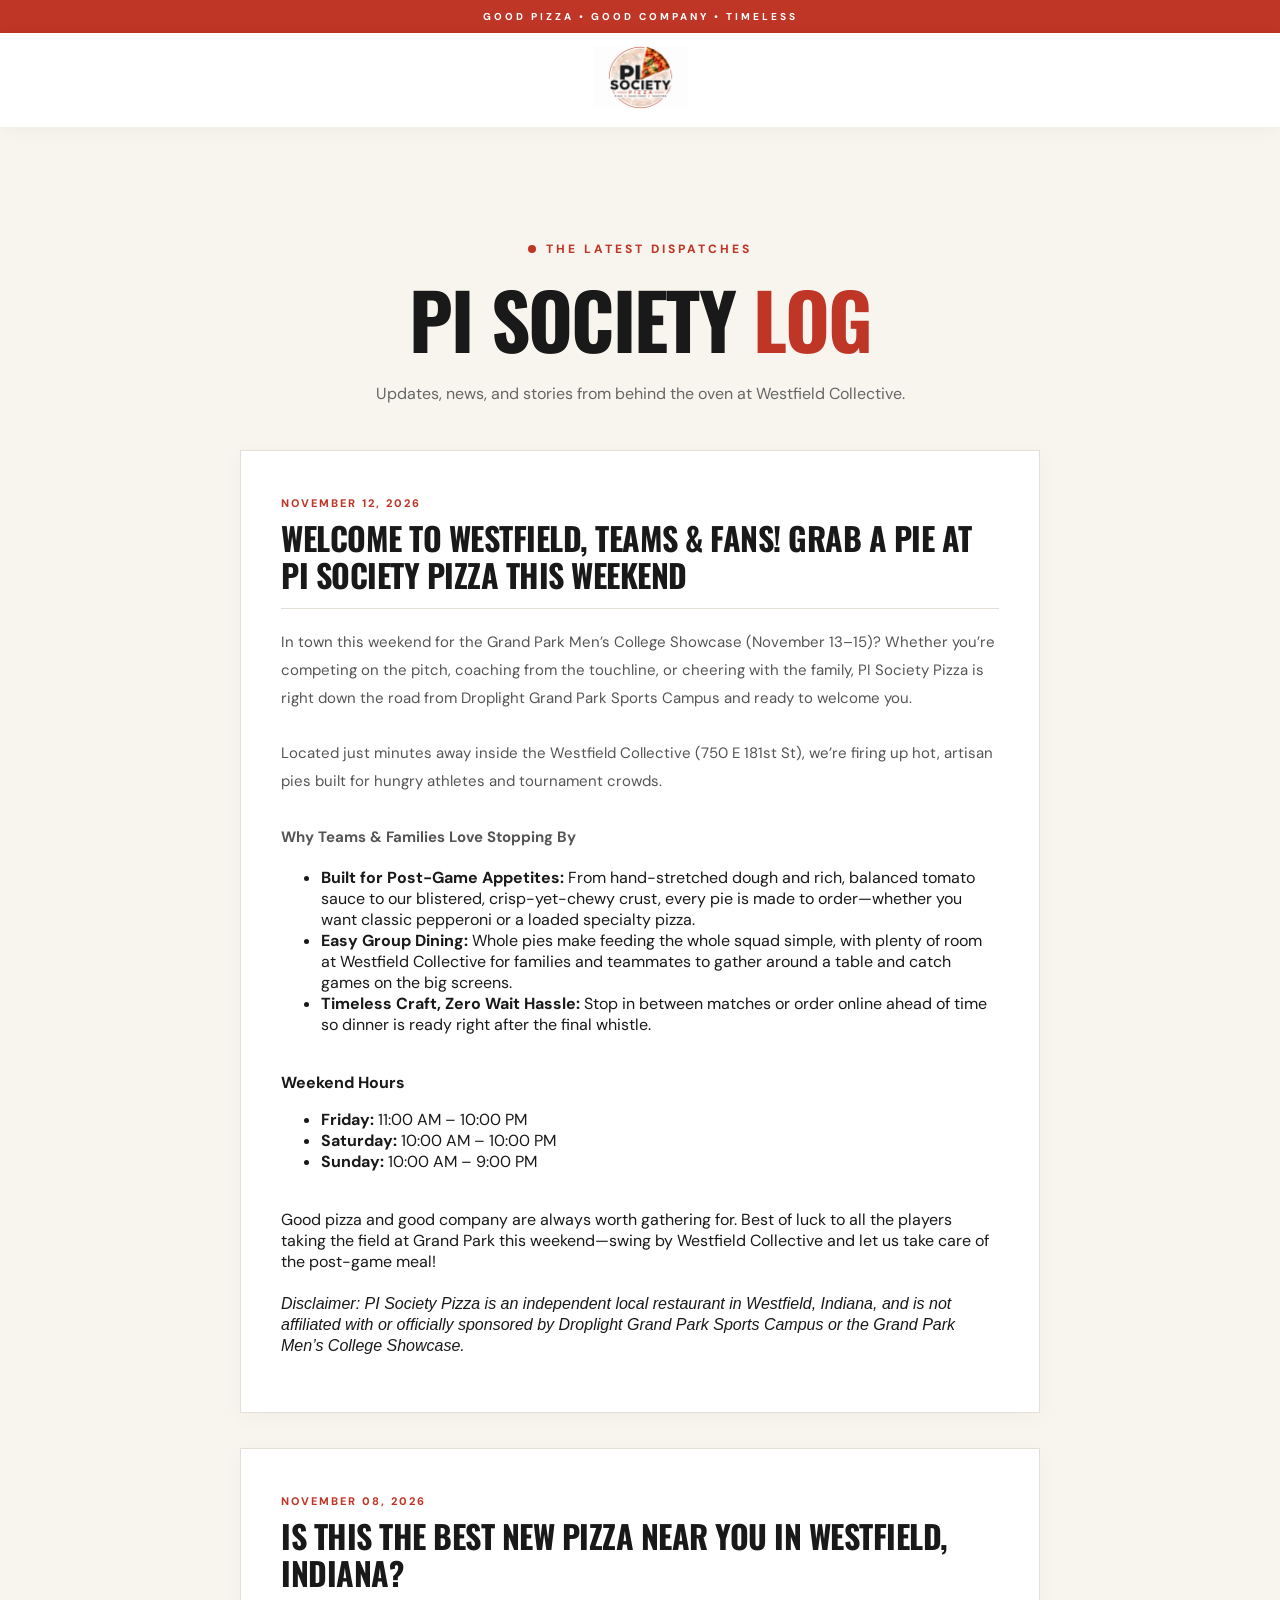
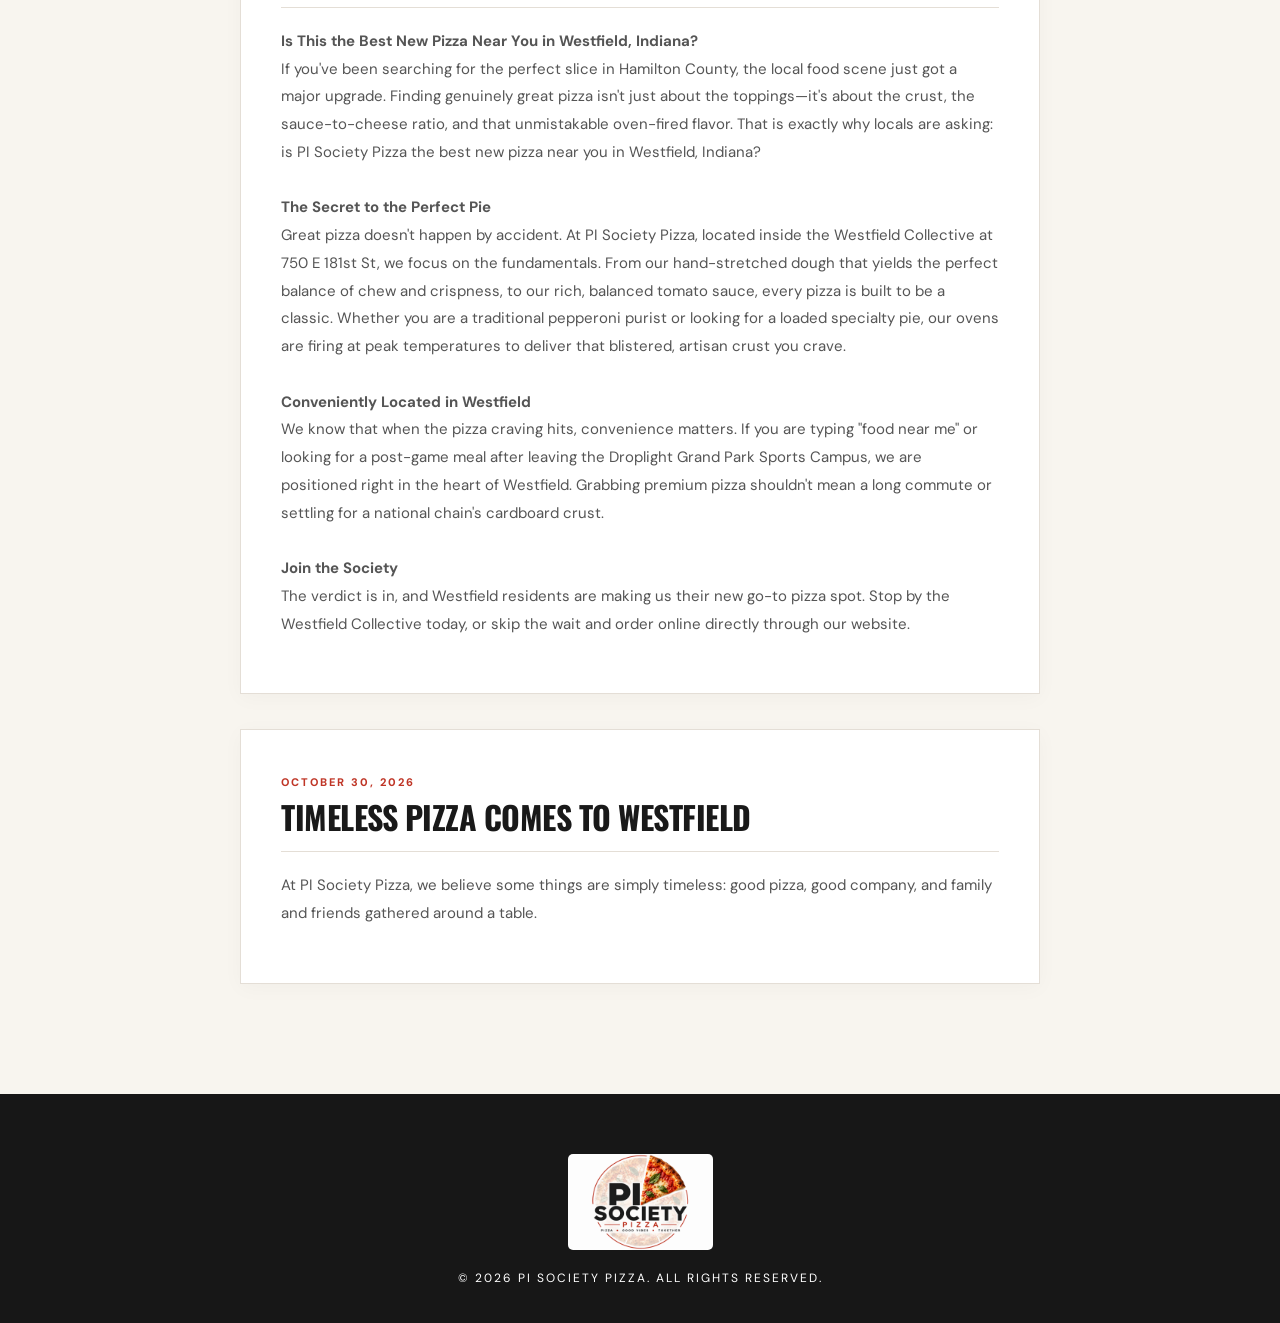
==== commit 3ff8684f: "blog update 12NOV" ====
--- a/blog/index.html
+++ b/blog/index.html
@@ -29,12 +29,47 @@
         </div>
 
         <div style="max-width: 800px; margin: 40px auto 0; display: flex; flex-direction: column; gap: 35px;">
+            <!-- ================================================== -->
+            <!-- 📋 NEW POST TEMPLATE: COPY THIS ENTIRE CARD 📋 -->
+            <!-- ================================================== -->
+            <article style="background: #fff; border: 1px solid var(--line); padding: 40px; box-shadow: 0 4px 20px rgba(0,0,0,0.03);">
+                <div style="border-bottom: 1px solid var(--line); padding-bottom: 15px; margin-bottom: 20px;">
+                    <span style="font-size: 11px; font-weight: 800; color: var(--red); letter-spacing: 2px; text-transform: uppercase;">November 12, 2026</span>
+                    <h3 style="font-family: Oswald, sans-serif; font-size: 32px; text-transform: uppercase; margin: 8px 0 0; line-height: 1.15; letter-spacing: -0.5px;">
+                        Welcome to Westfield, Teams &amp; Fans! Grab a Pie at PI Society Pizza This Weekend
+                    </h3>
+                </div>
+                <div>
+                    <p style="font-size: 15px; color: #555; line-height: 1.85; margin: 0 0 15px;">
+                        In town this weekend for the Grand Park Men’s College Showcase (November 13–15)? Whether you’re competing on the pitch, coaching from the touchline, or cheering with the family, PI Society Pizza is right down the road from Droplight Grand Park Sports Campus and ready to welcome you.<br><br>
 
-                        <!-- ================================================== -->
+                        Located just minutes away inside the Westfield Collective (750 E 181st St), we’re firing up hot, artisan pies built for hungry athletes and tournament crowds.<br><br>
+
+                        <b>Why Teams &amp; Families Love Stopping By</b><br>
+                        <ul>
+                            <li><b>Built for Post-Game Appetites:</b> From hand-stretched dough and rich, balanced tomato sauce to our blistered, crisp-yet-chewy crust, every pie is made to order—whether you want classic pepperoni or a loaded specialty pizza.<br></li>
+                            <li> <b>Easy Group Dining:</b> Whole pies make feeding the whole squad simple, with plenty of room at Westfield Collective for families and teammates to gather around a table and catch games on the big screens.<br></li>
+                            <li> <b>Timeless Craft, Zero Wait Hassle:</b> Stop in between matches or order online ahead of time so dinner is ready right after the final whistle.<br><br></li>
+                        </ul>
+                        
+                        <b>Weekend Hours</b><br>
+                        <ul>   
+                            <li> <b>Friday:</b> 11:00 AM – 10:00 PM<br></li>
+                            <li> <b>Saturday:</b> 10:00 AM – 10:00 PM<br></li>
+                            <li> <b>Sunday:</b> 10:00 AM – 9:00 PM<br><br></li>
+                        </ul>
+
+                        Good pizza and good company are always worth gathering for. Best of luck to all the players taking the field at Grand Park this weekend—swing by Westfield Collective and let us take care of the post-game meal!<br><br>
+
+                        <i>Disclaimer: PI Society Pizza is an independent local restaurant in Westfield, Indiana, and is not affiliated with or officially sponsored by Droplight Grand Park Sports Campus or the Grand Park Men’s College Showcase.</i>
+                    </p>
+                </div>
+            </article>
+            <!-- ================================================== -->
             <!-- 📋 END OF TEMPLATE 📋 -->
             <!-- ================================================== -->
 
-                       <!-- ================================================== -->
+            <!-- ================================================== -->
             <!-- 📋 NEW POST TEMPLATE: COPY THIS ENTIRE CARD 📋 -->
             <!-- ================================================== -->
             <article style="background: #fff; border: 1px solid var(--line); padding: 40px; box-shadow: 0 4px 20px rgba(0,0,0,0.03);">
--- a/css/styles.css
+++ b/css/styles.css
@@ -1,273 +1,285 @@
-:root {
-    --red: #bf3526;
-    --black: #191919;
-    --cream: #f8f5ef;
-    --muted: #777;
-    --line: #e4ded6;
-}
-
-* { box-sizing: border-box; }
-html { scroll-behavior: smooth; }
-body { margin: 0; background: var(--cream); color: var(--black); font-family: 'DM Sans', sans-serif; }
-a { color: inherit; text-decoration: none; }
-button { font: inherit; }
-
-.topbar { background: var(--red); color: #fff; text-align: center; padding: 10px; font-size: 10px; font-weight: 800; letter-spacing: 3px; }
-.header { height: 94px; padding: 0 5%; display: flex; align-items: center; justify-content: space-between; background: #fff; position: sticky; top: 0; z-index: 20; box-shadow: 0 3px 18px #0000000b; }
-.brand img { width: 95px; height: 80px; object-fit: contain; }
-.header nav { display: flex; gap: 36px; }
-.header nav a, .footer-links a { font-size: 12px; font-weight: 800; letter-spacing: 1.4px; }
-.header nav a:hover, .footer-links a:hover { color: var(--red); }
-
-.header-right-actions {
-    display: flex;
-    align-items: center;
-    gap: 20px;
-}
-
-.header-order-btn {
-    padding: 11px 20px;
-    font-size: 11px;
-}
-
-.btn { display: inline-flex; align-items: center; justify-content: center; gap: 35px; padding: 17px 25px; font-size: 12px; font-weight: 800; letter-spacing: 1.4px; transition: transform .2s, background .2s; cursor: pointer; }
-.btn:hover { transform: translateY(-3px); }
-.btn-red { background: var(--red); color: white; }
-.btn-outline { border: 1px solid #ffffffa8; color: white; }
-.btn-light { background: white; color: var(--black); }
-
-.navtoggle { display: none; }
-
-.hero { min-height: 660px; position: relative; display: flex; align-items: center; overflow: hidden; background: #18110e; color: white; }
-.hero-photo { position: absolute; inset: 0; background-image: url('https://images.unsplash.com/photo-1574071318508-1cdbab80d002?auto=format&fit=crop&w=1800&q=85'); background-size: cover; background-position: center 53%; }
-.hero-shade { position: absolute; inset: 0; background: linear-gradient(90deg, rgba(13,10,8,.94), rgba(13,10,8,.7) 47%, rgba(13,10,8,.12)); }
-.hero-content { position: relative; z-index: 1; margin-left: 8%; max-width: 800px; padding: 65px 0; }
-.eyebrow, .section-kicker { font-size: 12px; font-weight: 800; letter-spacing: 3px; color: var(--red); }
-.eyebrow { color: #fff; }
-.dot { display: inline-block; width: 8px; height: 8px; background: var(--red); border-radius: 50%; margin-right: 10px; }
-
-.hero h1, h2 { font-family: Oswald, Impact, sans-serif; font-weight: 700; line-height: 1.06; letter-spacing: -1.7px; }
-.hero h1 { font-size: clamp(64px, 8vw, 125px); margin: 25px 0; }
-.hero h1 em, h2 em { color: var(--red); font-style: normal; }
-.hero p { max-width: 515px; line-height: 1.8; color: #e6e1dc; font-size: 16px; }
-.hero-actions { display: flex; gap: 14px; margin-top: 30px; }
-.hero-vertical { position: absolute; right: 26px; bottom: 90px; writing-mode: vertical-rl; letter-spacing: 3px; font-size: 10px; font-weight: 800; }
-
-.ticker { background: var(--red); color: #fff; overflow: hidden; padding: 20px 0; white-space: nowrap; font-family: Oswald, sans-serif; font-weight: 600; font-size: 19px; letter-spacing: 3px; width: 100%; }
-.ticker div { display: flex; width: max-content; min-width: 200%; animation: marquee 45s linear infinite; }
-.ticker span { margin: 0 34px; flex-shrink: 0; }
-@keyframes marquee { to { transform: translateX(-50%); } }
-
-.section { padding: 110px 8%; }
-.intro { text-align: center; max-width: 1000px; margin: auto; }
-.intro h2, .section-head h2, .story h2, .order h2, .statement h2 { font-size: clamp(48px, 6vw, 86px); margin: 20px 0; }
-.intro p { max-width: 660px; margin: 0 auto 28px; line-height: 1.9; color: #666; }
-.text-link { font-size: 12px; font-weight: 800; letter-spacing: 2px; border-bottom: 2px solid var(--red); padding-bottom: 7px; }
-
-.menu { background: #fff; }
-.section-head { display: flex; justify-content: space-between; align-items: end; gap: 40px; }
-.section-head p { max-width: 330px; color: #666; line-height: 1.8; }
-.tabs { display: flex; gap: 10px; flex-wrap: wrap; margin: 35px 0 40px; }
-.tab { border: 1px solid var(--line); background: transparent; padding: 13px 24px; cursor: pointer; font-size: 12px; font-weight: 800; letter-spacing: 1px; }
-.tab.active, .tab:hover { background: var(--red); border-color: var(--red); color: #fff; }
-
-.menu-grid { display: grid; grid-template-columns: repeat(2, minmax(0, 1fr)); gap: 0 50px; }
-.menu-item { border-top: 1px solid var(--line); padding: 28px 0 30px; position: relative; }
-.menu-number { font-size: 11px; font-weight: 800; color: var(--red); letter-spacing: 1px; }
-.item-heading { display: flex; justify-content: space-between; align-items: start; gap: 20px; margin: 8px 0; }
-.item-heading h3 { font-family: Oswald, sans-serif; font-size: 24px; text-transform: uppercase; margin: 0; line-height: 1.3; }
-.item-heading strong { font-size: 17px; color: var(--red); white-space: nowrap; }
-.menu-item p { font-size: 14px; color: #666; line-height: 1.7; margin: 10px 0 0; }
-.menu-note { margin-top: 25px; font-size: 11px; color: #777; line-height: 1.9; letter-spacing: .6px; }
-
-.statement { background: #171717; color: #fff; text-align: center; padding: 80px 20px; position: relative; overflow: hidden; }
-.statement > span { position: absolute; font-size: 360px; font-weight: 800; opacity: .05; top: -180px; left: 50%; transform: translateX(-50%); }
-.statement h2 { position: relative; }
-.statement p { color: #c5c5c5; position: relative; }
-
-.story { display: grid; grid-template-columns: 1fr 1fr; gap: 8%; align-items: center; }
-.story-visual { min-height: 540px; background: #fff; display: flex; align-items: center; justify-content: center; position: relative; border: 1px solid var(--line); }
-.story-visual img { width: 90%; max-width: 500px; }
-.story-stamp { position: absolute; bottom: 25px; left: 25px; font-family: Oswald, sans-serif; font-size: 13px; letter-spacing: 2px; color: var(--red); }
-.story-stamp span { margin: 0 12px; }
-.story-copy p { color: #626262; line-height: 1.85; font-size: 15px; }
-.story-copy strong { display: block; color: var(--red); font-size: 12px; letter-spacing: 1.6px; margin-top: 24px; }
-
-.order { background: var(--red); color: white; position: relative; overflow: hidden; }
-.order-inner { position: relative; z-index: 1; max-width: 850px; }
-.order .section-kicker { color: #ffe0d9; }
-.order h2 em { color: #171717; }
-.order p { max-width: 580px; line-height: 1.8; color: #fff0eb; }
-.order-actions { display: flex; align-items: center; gap: 22px; flex-wrap: wrap; margin-top: 35px; }
-.order-actions span { font-size: 11px; letter-spacing: 1.5px; font-weight: 800; }
-.order-pi { position: absolute; right: 2%; bottom: -180px; font-size: 650px; line-height: 1; color: #ffffff14; font-weight: 800; }
-
-/* --- Order Redirect Modal Styles --- */
-.order-modal-overlay {
-    position: fixed;
-    inset: 0;
-    background: rgba(0, 0, 0, 0.75);
-    z-index: 1000;
-    display: flex;
-    align-items: center;
-    justify-content: center;
-    padding: 20px;
-    backdrop-filter: blur(4px);
-    animation: fadeIn 0.2s ease-out;
-}
-
-.order-modal-content {
-    background: #fff;
-    color: #191919;
-    padding: 40px 30px;
-    max-width: 480px;
-    width: 100%;
-    text-align: center;
-    border-radius: 4px;
-    box-shadow: 0 20px 40px rgba(0,0,0,0.3);
-    position: relative;
-}
-
-.order-modal-badge {
-    display: inline-block;
-    font-size: 10px;
-    font-weight: 800;
-    letter-spacing: 2px;
-    color: var(--red);
-    background: #fdf2f1;
-    padding: 6px 12px;
-    margin-bottom: 15px;
-    border-radius: 2px;
-}
-
-.order-modal-content h3 {
-    font-family: 'Oswald', sans-serif;
-    font-size: 26px;
-    margin: 0 0 15px 0;
-    letter-spacing: -0.5px;
-}
-
-.order-modal-content p {
-    font-size: 15px;
-    color: #666;
-    line-height: 1.6;
-    margin-bottom: 30px;
-}
-
-.order-modal-actions {
-    display: flex;
-    gap: 12px;
-}
-
-.order-modal-actions .btn {
-    padding: 14px 20px;
-    font-size: 11px;
-    text-align: center;
-    justify-content: center;
-}
-
-@keyframes fadeIn {
-    from { opacity: 0; transform: scale(0.95); }
-    to { opacity: 1; transform: scale(1); }
-}
-
-footer { background: #171717; color: #fff; padding: 60px 8% 25px; }
-.footer-top { display: flex; justify-content: space-between; align-items: center; gap: 35px; }
-.footer-top img { width: 145px; background: white; border-radius: 5px; }
-.footer-top p { font-size: 12px; letter-spacing: 2px; }
-.footer-links { display: flex; gap: 30px; flex-wrap: wrap; }
-.footer-bottom { display: flex; justify-content: space-between; gap: 20px; flex-wrap: wrap; border-top: 1px solid #3a3a3a; padding-top: 25px; margin-top: 50px; color: #999; font-size: 10px; letter-spacing: 1px; }
-
-@media(max-width: 800px) {
-    .header { height: 78px; padding: 0 5%; }
-    .brand img { height: 65px; width: 75px; }
-    .navtoggle { display: block; background: none; border: 0; font-size: 26px; cursor: pointer; color: var(--black); }
-    .header nav { display: none; position: absolute; top: 78px; left: 0; right: 0; background: white; flex-direction: column; padding: 25px 7%; box-shadow: 0 12px 15px #0002; }
-    .header nav.open { display: flex; }
-    .hero { min-height: 600px; }
-    .hero-content { margin: 0 6%; padding: 75px 0; }
-    .hero h1 { font-size: clamp(56px, 12vw, 90px); }
-    .hero-shade { background: linear-gradient(90deg, #0d0a08e8, #0d0a08a3); }
-    .hero-vertical { display: none; }
-    .section { padding: 75px 6%; }
-    .section-head { display: block; }
-    .menu-grid { grid-template-columns: 1fr; }
-    .story { grid-template-columns: 1fr; }
-    .story-visual { min-height: 350px; }
-    .story-visual img { max-width: 360px; }
-    .footer-top { align-items: start; flex-direction: column; }
-}
-
-@media(max-width: 480px) {
-    .topbar { font-size: 9px; letter-spacing: 1.5px; }
-    .hero h1 { font-size: 56px; }
-    .hero-actions { flex-wrap: wrap; }
-    .hero-actions .btn { width: 100%; }
-    .hero p { font-size: 14px; }
-    .item-heading h3 { font-size: 21px; }
-    .item-heading strong { font-size: 15px; }
-    .tabs { gap: 7px; }
-    .tab { padding: 11px 13px; font-size: 10px; }
-    .order-pi { font-size: 350px; bottom: -90px; }
-    .footer-links { gap: 18px; }
-    .header-order-btn { padding: 9px 14px; font-size: 10px; }
-}
-
-.sibling-concepts {
-    display: flex;
-    align-items: center;
-    justify-content: center;
-    gap: 15px;
-    padding: 10px;
-    flex-wrap: wrap;
-    font-family: inherit;
-}
-
-.concepts-label {
-    font-weight: bold;
-    color: #333; /* Adjust to match the specific site's text color */
-}
-
-.concept-link {
-    text-decoration: none;
-    color: #d9534f; /* Adjust to match the specific site's accent color */
-    font-weight: 600;
-    transition: color 0.3s ease;
-}
-
-.concept-link:hover {
-    color: #000;
-    text-decoration: underline;
-}
-
-/* Mobile responsive adjustment */
-@media (max-width: 768px) {
-    .sibling-concepts {
-        flex-direction: column;
-        gap: 10px;
-    }
-}
-
-.modal-overlay {
-    position: fixed;
-    top: 0;
-    left: 0;
-    width: 100vw;
-    height: 100vh;
-    background: rgba(0, 0, 0, 0.7);
-    z-index: 9999;
-    display: none; /* Hide by default */
-    justify-content: center;
-    align-items: center;
-}
-
-.modal-box {
-    background-color: #ffffff;
-    padding: 40px;
-    max-width: 500px;
-    width: 90%;
-    text-align: center;
-    border-radius: 8px;
-    box-shadow: 0 4px 20px rgba(0,0,0,0.5);
-    color: #191919;
+:root {
+    --red: #bf3526;
+    --black: #191919;
+    --cream: #f8f5ef;
+    --muted: #777;
+    --line: #e4ded6;
+}
+
+* { box-sizing: border-box; }
+
+.visually-hidden {
+    position: absolute;
+    width: 1px;
+    height: 1px;
+    margin: -1px;
+    padding: 0;
+    overflow: hidden;
+    clip: rect(0, 0, 0, 0);
+    border: 0;
+}
+
+html { scroll-behavior: smooth; }
+body { margin: 0; background: var(--cream); color: var(--black); font-family: 'DM Sans', sans-serif; }
+a { color: inherit; text-decoration: none; }
+button { font: inherit; }
+
+.topbar { background: var(--red); color: #fff; text-align: center; padding: 10px; font-size: 10px; font-weight: 800; letter-spacing: 3px; }
+.header { height: 94px; padding: 0 5%; display: flex; align-items: center; justify-content: space-between; background: #fff; position: sticky; top: 0; z-index: 20; box-shadow: 0 3px 18px #0000000b; }
+.brand img { width: 95px; height: 80px; object-fit: contain; }
+.header nav { display: flex; gap: 36px; }
+.header nav a, .footer-links a { font-size: 12px; font-weight: 800; letter-spacing: 1.4px; }
+.header nav a:hover, .footer-links a:hover { color: var(--red); }
+
+.header-right-actions {
+    display: flex;
+    align-items: center;
+    gap: 20px;
+}
+
+.header-order-btn {
+    padding: 11px 20px;
+    font-size: 11px;
+}
+
+.btn { display: inline-flex; align-items: center; justify-content: center; gap: 35px; padding: 17px 25px; font-size: 12px; font-weight: 800; letter-spacing: 1.4px; transition: transform .2s, background .2s; cursor: pointer; }
+.btn:hover { transform: translateY(-3px); }
+.btn-red { background: var(--red); color: white; }
+.btn-outline { border: 1px solid #ffffffa8; color: white; }
+.btn-light { background: white; color: var(--black); }
+
+.navtoggle { display: none; }
+
+.hero { min-height: 660px; position: relative; display: flex; align-items: center; overflow: hidden; background: #18110e; color: white; }
+.hero-photo { position: absolute; inset: 0; background-image: url('https://images.unsplash.com/photo-1574071318508-1cdbab80d002?auto=format&fit=crop&w=1800&q=85'); background-size: cover; background-position: center 53%; }
+.hero-shade { position: absolute; inset: 0; background: linear-gradient(90deg, rgba(13,10,8,.94), rgba(13,10,8,.7) 47%, rgba(13,10,8,.12)); }
+.hero-content { position: relative; z-index: 1; margin-left: 8%; max-width: 800px; padding: 65px 0; }
+.eyebrow, .section-kicker { font-size: 12px; font-weight: 800; letter-spacing: 3px; color: var(--red); }
+.eyebrow { color: #fff; }
+.dot { display: inline-block; width: 8px; height: 8px; background: var(--red); border-radius: 50%; margin-right: 10px; }
+
+.hero .hero-title, .hero h1, h2 { font-family: Oswald, Impact, sans-serif; font-weight: 700; line-height: 1.06; letter-spacing: -1.7px; }
+.hero .hero-title { font-size: clamp(64px, 8vw, 125px); margin: 25px 0; }
+.hero .hero-title em, h2 em { color: var(--red); font-style: normal; }
+.hero p { max-width: 515px; line-height: 1.8; color: #e6e1dc; font-size: 16px; }
+.hero-actions { display: flex; gap: 14px; margin-top: 30px; }
+.hero-vertical { position: absolute; right: 26px; bottom: 90px; writing-mode: vertical-rl; letter-spacing: 3px; font-size: 10px; font-weight: 800; }
+
+.ticker { background: var(--red); color: #fff; overflow: hidden; padding: 20px 0; white-space: nowrap; font-family: Oswald, sans-serif; font-weight: 600; font-size: 19px; letter-spacing: 3px; width: 100%; }
+.ticker div { display: flex; width: max-content; min-width: 200%; animation: marquee 45s linear infinite; }
+.ticker span { margin: 0 34px; flex-shrink: 0; }
+@keyframes marquee { to { transform: translateX(-50%); } }
+
+.section { padding: 110px 8%; }
+.intro { text-align: center; max-width: 1000px; margin: auto; }
+.intro h2, .section-head h2, .story h2, .order h2, .statement h2 { font-size: clamp(48px, 6vw, 86px); margin: 20px 0; }
+.intro p { max-width: 660px; margin: 0 auto 28px; line-height: 1.9; color: #666; }
+.text-link { font-size: 12px; font-weight: 800; letter-spacing: 2px; border-bottom: 2px solid var(--red); padding-bottom: 7px; }
+
+.menu { background: #fff; }
+.section-head { display: flex; justify-content: space-between; align-items: end; gap: 40px; }
+.section-head p { max-width: 330px; color: #666; line-height: 1.8; }
+.tabs { display: flex; gap: 10px; flex-wrap: wrap; margin: 35px 0 40px; }
+.tab { border: 1px solid var(--line); background: transparent; padding: 13px 24px; cursor: pointer; font-size: 12px; font-weight: 800; letter-spacing: 1px; }
+.tab.active, .tab:hover { background: var(--red); border-color: var(--red); color: #fff; }
+
+.menu-grid { display: grid; grid-template-columns: repeat(2, minmax(0, 1fr)); gap: 0 50px; }
+.menu-item { border-top: 1px solid var(--line); padding: 28px 0 30px; position: relative; }
+.menu-number { font-size: 11px; font-weight: 800; color: var(--red); letter-spacing: 1px; }
+.item-heading { display: flex; justify-content: space-between; align-items: start; gap: 20px; margin: 8px 0; }
+.item-heading h3 { font-family: Oswald, sans-serif; font-size: 24px; text-transform: uppercase; margin: 0; line-height: 1.3; }
+.item-heading strong { font-size: 17px; color: var(--red); white-space: nowrap; }
+.menu-item p { font-size: 14px; color: #666; line-height: 1.7; margin: 10px 0 0; }
+.menu-note { margin-top: 25px; font-size: 11px; color: #777; line-height: 1.9; letter-spacing: .6px; }
+
+.statement { background: #171717; color: #fff; text-align: center; padding: 80px 20px; position: relative; overflow: hidden; }
+.statement > span { position: absolute; font-size: 360px; font-weight: 800; opacity: .05; top: -180px; left: 50%; transform: translateX(-50%); }
+.statement h2 { position: relative; }
+.statement p { color: #c5c5c5; position: relative; }
+
+.story { display: grid; grid-template-columns: 1fr 1fr; gap: 8%; align-items: center; }
+.story-visual { min-height: 540px; background: #fff; display: flex; align-items: center; justify-content: center; position: relative; border: 1px solid var(--line); }
+.story-visual img { width: 90%; max-width: 500px; }
+.story-stamp { position: absolute; bottom: 25px; left: 25px; font-family: Oswald, sans-serif; font-size: 13px; letter-spacing: 2px; color: var(--red); }
+.story-stamp span { margin: 0 12px; }
+.story-copy p { color: #626262; line-height: 1.85; font-size: 15px; }
+.story-copy strong { display: block; color: var(--red); font-size: 12px; letter-spacing: 1.6px; margin-top: 24px; }
+
+.order { background: var(--red); color: white; position: relative; overflow: hidden; }
+.order-inner { position: relative; z-index: 1; max-width: 850px; }
+.order .section-kicker { color: #ffe0d9; }
+.order h2 em { color: #171717; }
+.order p { max-width: 580px; line-height: 1.8; color: #fff0eb; }
+.order-actions { display: flex; align-items: center; gap: 22px; flex-wrap: wrap; margin-top: 35px; }
+.order-actions span { font-size: 11px; letter-spacing: 1.5px; font-weight: 800; }
+.order-pi { position: absolute; right: 2%; bottom: -180px; font-size: 650px; line-height: 1; color: #ffffff14; font-weight: 800; }
+
+/* --- Order Redirect Modal Styles --- */
+.order-modal-overlay {
+    position: fixed;
+    inset: 0;
+    background: rgba(0, 0, 0, 0.75);
+    z-index: 1000;
+    display: flex;
+    align-items: center;
+    justify-content: center;
+    padding: 20px;
+    backdrop-filter: blur(4px);
+    animation: fadeIn 0.2s ease-out;
+}
+
+.order-modal-content {
+    background: #fff;
+    color: #191919;
+    padding: 40px 30px;
+    max-width: 480px;
+    width: 100%;
+    text-align: center;
+    border-radius: 4px;
+    box-shadow: 0 20px 40px rgba(0,0,0,0.3);
+    position: relative;
+}
+
+.order-modal-badge {
+    display: inline-block;
+    font-size: 10px;
+    font-weight: 800;
+    letter-spacing: 2px;
+    color: var(--red);
+    background: #fdf2f1;
+    padding: 6px 12px;
+    margin-bottom: 15px;
+    border-radius: 2px;
+}
+
+.order-modal-content h3 {
+    font-family: 'Oswald', sans-serif;
+    font-size: 26px;
+    margin: 0 0 15px 0;
+    letter-spacing: -0.5px;
+}
+
+.order-modal-content p {
+    font-size: 15px;
+    color: #666;
+    line-height: 1.6;
+    margin-bottom: 30px;
+}
+
+.order-modal-actions {
+    display: flex;
+    gap: 12px;
+}
+
+.order-modal-actions .btn {
+    padding: 14px 20px;
+    font-size: 11px;
+    text-align: center;
+    justify-content: center;
+}
+
+@keyframes fadeIn {
+    from { opacity: 0; transform: scale(0.95); }
+    to { opacity: 1; transform: scale(1); }
+}
+
+footer { background: #171717; color: #fff; padding: 60px 8% 25px; }
+.footer-top { display: flex; justify-content: space-between; align-items: center; gap: 35px; }
+.footer-top img { width: 145px; background: white; border-radius: 5px; }
+.footer-top p { font-size: 12px; letter-spacing: 2px; }
+.footer-links { display: flex; gap: 30px; flex-wrap: wrap; }
+.footer-bottom { display: flex; justify-content: space-between; gap: 20px; flex-wrap: wrap; border-top: 1px solid #3a3a3a; padding-top: 25px; margin-top: 50px; color: #999; font-size: 10px; letter-spacing: 1px; }
+
+@media(max-width: 800px) {
+    .header { height: 78px; padding: 0 5%; }
+    .brand img { height: 65px; width: 75px; }
+    .navtoggle { display: block; background: none; border: 0; font-size: 26px; cursor: pointer; color: var(--black); }
+    .header nav { display: none; position: absolute; top: 78px; left: 0; right: 0; background: white; flex-direction: column; padding: 25px 7%; box-shadow: 0 12px 15px #0002; }
+    .header nav.open { display: flex; }
+    .hero { min-height: 600px; }
+    .hero-content { margin: 0 6%; padding: 75px 0; }
+    .hero .hero-title { font-size: clamp(56px, 12vw, 90px); }
+    .hero-shade { background: linear-gradient(90deg, #0d0a08e8, #0d0a08a3); }
+    .hero-vertical { display: none; }
+    .section { padding: 75px 6%; }
+    .section-head { display: block; }
+    .menu-grid { grid-template-columns: 1fr; }
+    .story { grid-template-columns: 1fr; }
+    .story-visual { min-height: 350px; }
+    .story-visual img { max-width: 360px; }
+    .footer-top { align-items: start; flex-direction: column; }
+}
+
+@media(max-width: 480px) {
+    .topbar { font-size: 9px; letter-spacing: 1.5px; }
+    .hero .hero-title { font-size: 56px; }
+    .hero-actions { flex-wrap: wrap; }
+    .hero-actions .btn { width: 100%; }
+    .hero p { font-size: 14px; }
+    .item-heading h3 { font-size: 21px; }
+    .item-heading strong { font-size: 15px; }
+    .tabs { gap: 7px; }
+    .tab { padding: 11px 13px; font-size: 10px; }
+    .order-pi { font-size: 350px; bottom: -90px; }
+    .footer-links { gap: 18px; }
+    .header-order-btn { padding: 9px 14px; font-size: 10px; }
+}
+
+.sibling-concepts {
+    display: flex;
+    align-items: center;
+    justify-content: center;
+    gap: 15px;
+    padding: 10px;
+    flex-wrap: wrap;
+    font-family: inherit;
+}
+
+.concepts-label {
+    font-weight: bold;
+    color: #333; /* Adjust to match the specific site's text color */
+}
+
+.concept-link {
+    text-decoration: none;
+    color: #d9534f; /* Adjust to match the specific site's accent color */
+    font-weight: 600;
+    transition: color 0.3s ease;
+}
+
+.concept-link:hover {
+    color: #000;
+    text-decoration: underline;
+}
+
+/* Mobile responsive adjustment */
+@media (max-width: 768px) {
+    .sibling-concepts {
+        flex-direction: column;
+        gap: 10px;
+    }
+}
+
+.modal-overlay {
+    position: fixed;
+    top: 0;
+    left: 0;
+    width: 100vw;
+    height: 100vh;
+    background: rgba(0, 0, 0, 0.7);
+    z-index: 9999;
+    display: none; /* Hide by default */
+    justify-content: center;
+    align-items: center;
+}
+
+.modal-box {
+    background-color: #ffffff;
+    padding: 40px;
+    max-width: 500px;
+    width: 90%;
+    text-align: center;
+    border-radius: 8px;
+    box-shadow: 0 4px 20px rgba(0,0,0,0.5);
+    color: #191919;
 }
